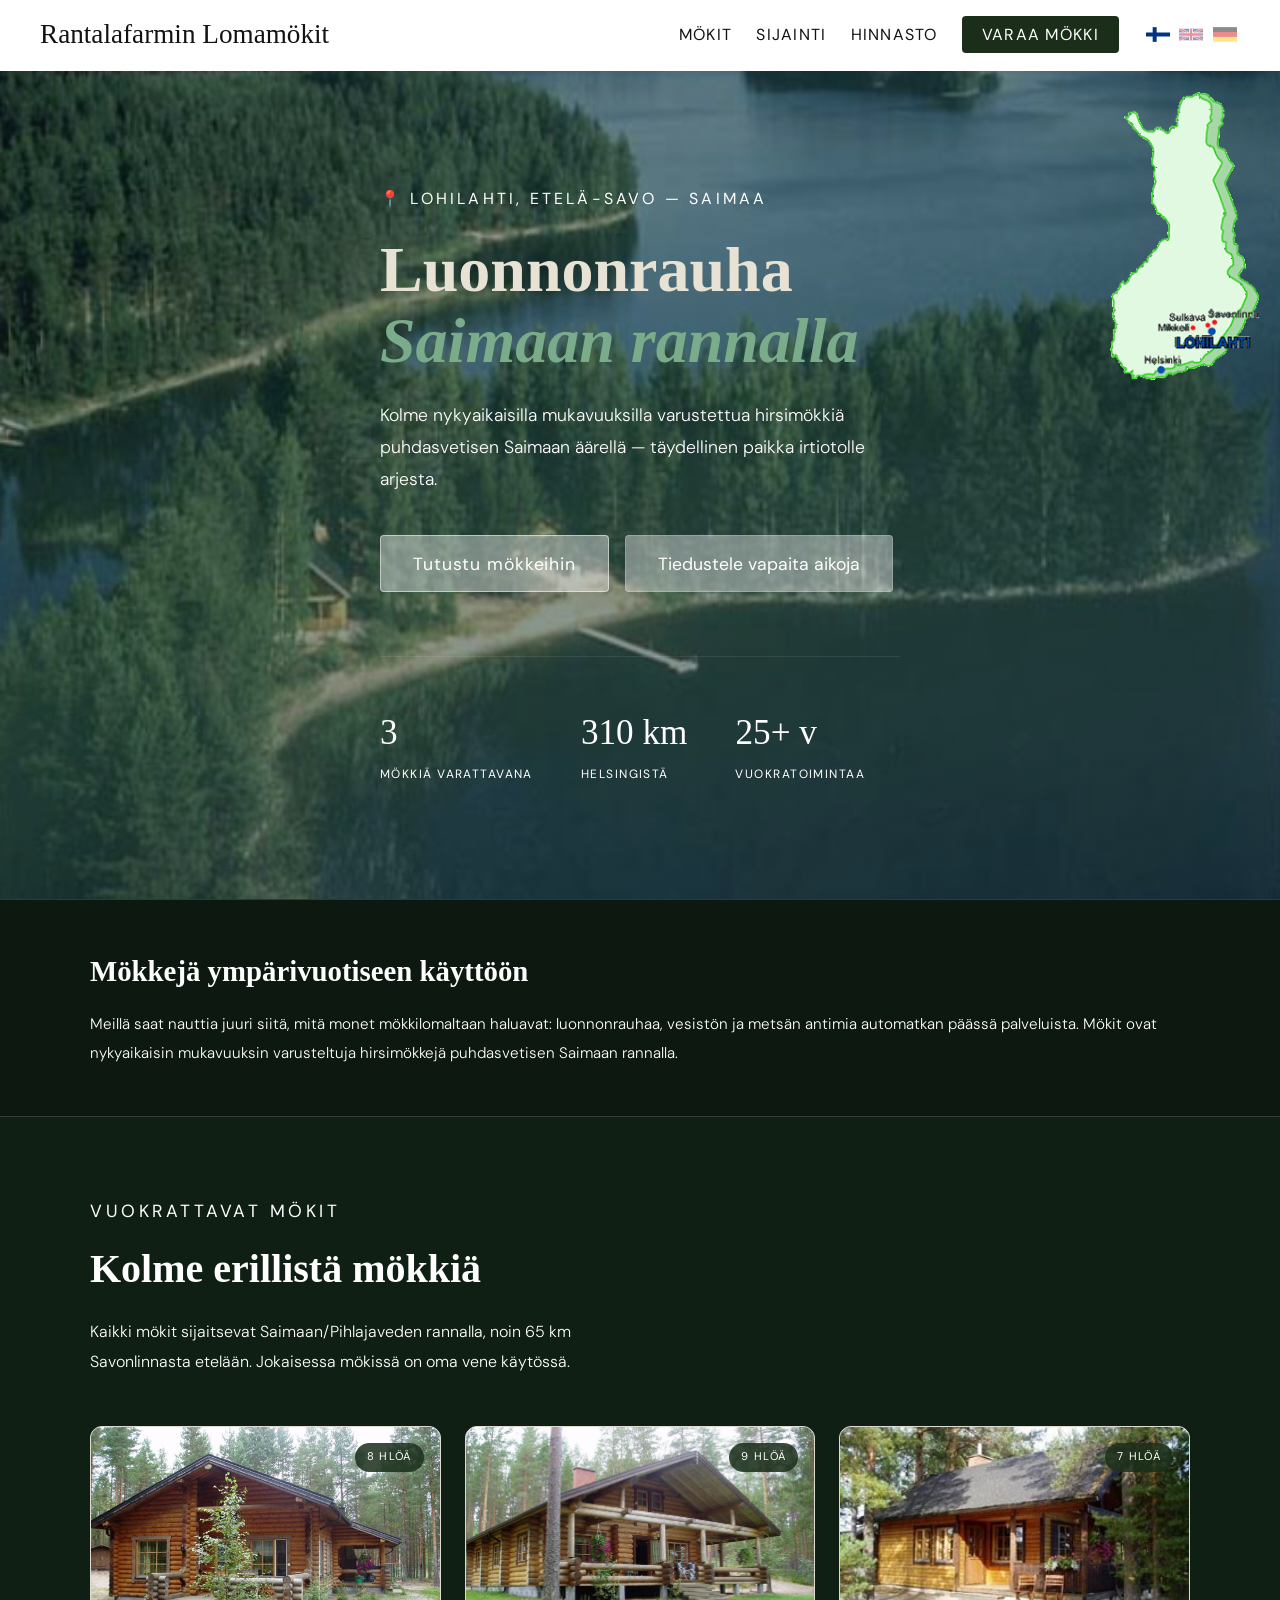
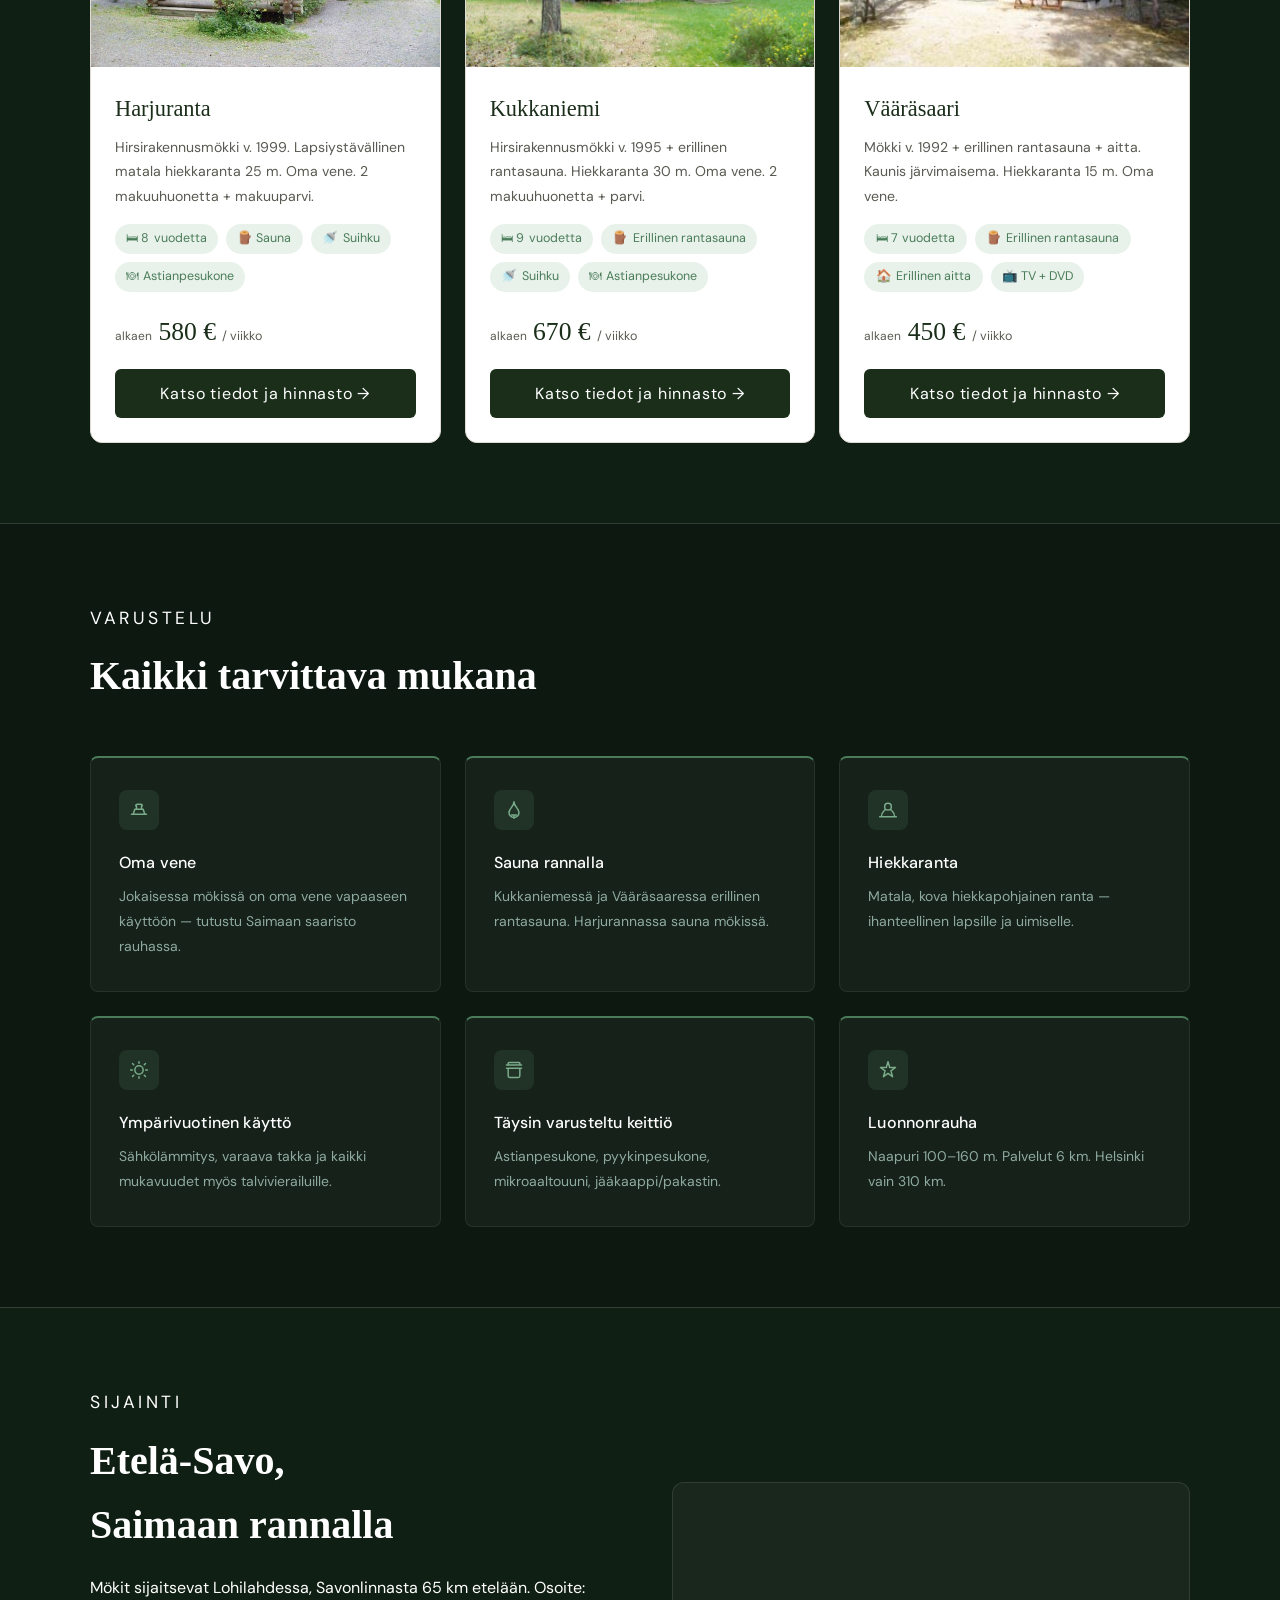
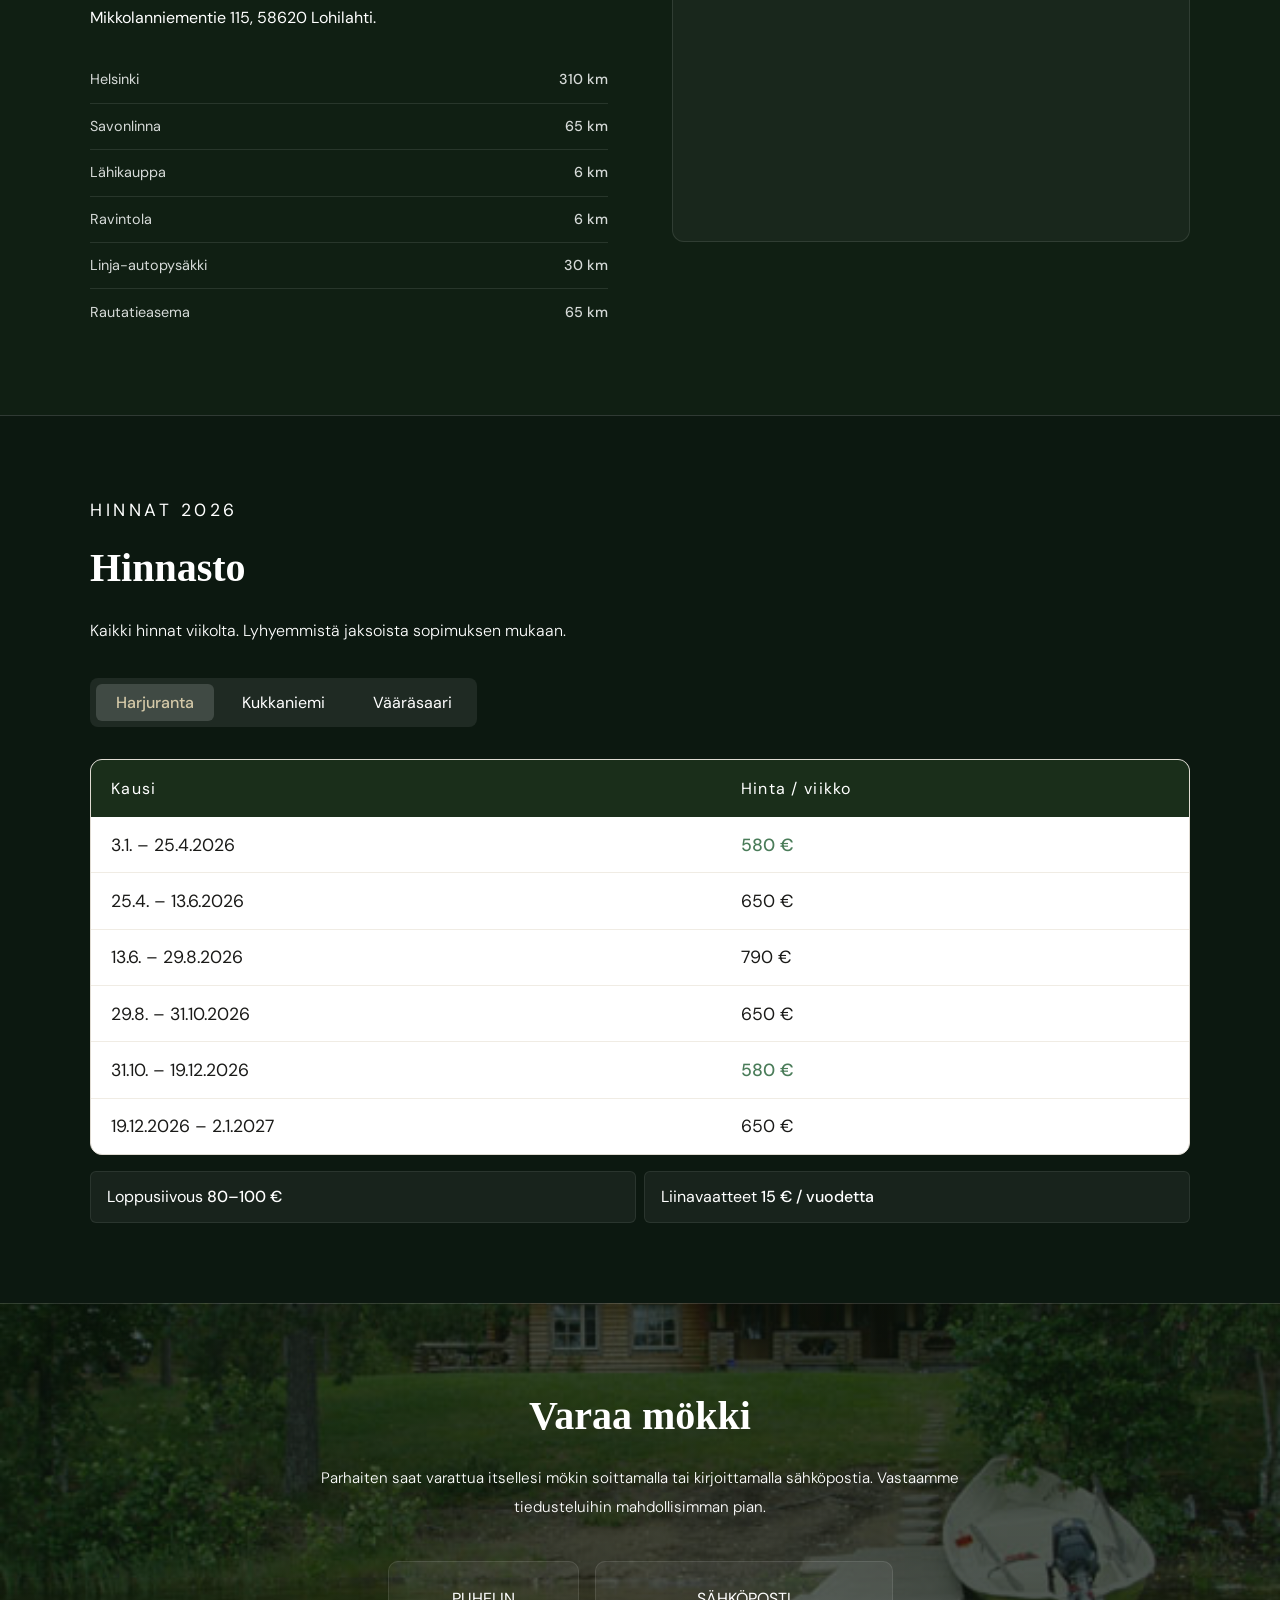
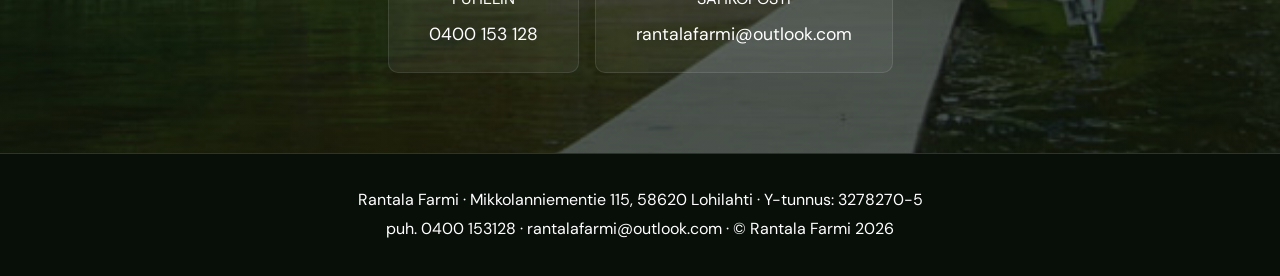
==== index.html @ e7e0c263 "Add white border to primary button" ====
<!DOCTYPE html>
<html lang="fi">
<head>
    <meta charset="UTF-8">
    <meta name="viewport" content="width=device-width, initial-scale=1.0">
    <title>Rantafarmin Lomamökit - Saimaan rannalla</title>
    <link rel="stylesheet" href="style.css">
    <style>
        *{margin:0;padding:0;box-sizing:border-box;}
:root{--forest:#1a2e1a;--pine:#2d4a2d;--moss:#4a7c59;--text:#1a1a18;--muted:#5a5a52;}
body{font-family:'DM Sans',sans-serif;color:#e8e2d4;background:#0c1810;min-height:100vh;font-size:16px;line-height:1.6;}
html,body{max-width:100%;overflow-x:hidden;}
a{text-decoration:none;color:inherit;}

/* Nav */
nav{position:sticky;top:0;z-index:100;background:#ffffff;backdrop-filter:blur(8px);padding:0 2rem;}
.nav-inner{max-width:1200px;margin:0 auto;display:flex;flex-wrap:wrap;align-items:center;justify-content:space-between;min-height:70px;width:100%;}
.nav-logo{font-family:'Playfair Display',Georgia,serif;color:#131212;font-size:1.7rem;}
.nav-right{display:flex;align-items:center;gap:1.5rem;}
.nav-links{display:flex;gap:1.5rem;list-style:none;align-items:center;}
.nav-links a{color:#131212;font-size:1.0rem;letter-spacing:0.08em;text-transform:uppercase;transition:color 0.2s;}
.nav-links a:hover{color:#d4c9a8;}
.nav-cta{background:var(--forest);color:#fff!important;padding:0.5rem 1.25rem;border-radius:4px;}

/* Language switcher */
.lang-switcher{display:flex;gap:3px;}
.lang-btn{background:transparent;border:none;font-size:1.4rem;padding:0.1rem 0.2rem;border-radius:4px;cursor:pointer;transition:all 0.2s;opacity:0.45;line-height:1;}
.lang-btn:hover{opacity:0.8;}
.lang-btn.active{opacity:1;}

/* Hero (index) */
.hero{min-height:92vh; background: linear-gradient(160deg, rgba(13,31,13,0.45) 0%, rgba(26,58,42,0.5) 50%, rgba(13,34,51,0.55) 100%), url("images/ilmaki.jpg");
  background-size: cover;
  background-position: center;
  background-repeat: no-repeat;
  display: flex;
  align-items: center;
  position: relative;
}
  .overlay-img {
  position: absolute;
  top: 20px;       /* Etäisyys yläreunasta */
  right: 20px;     /* Etäisyys oikeasta reunasta */
  width: 150px;    /* Säädä kuvan leveys sopivaksi */
  height: auto;
  z-index: 10;     /* Tuo kuvan muiden elementtien päälle */
}
.hero-inner{max-width:1100px;margin:0 auto;padding:4rem 2rem;}
.hero-eyebrow{font-size:1.0rem;letter-spacing:0.2em;text-transform:uppercase;color:#ffffff;margin-bottom:1.5rem;}
.hero-title{font-family:'nunito',serif;font-size:clamp(2.8rem,5vw,5rem);color:#e8e2d4;line-height:1.1;margin-bottom:1.5rem;}
.hero-title em{font-style:italic;color:#7aab8a;}
.hero-desc{font-size:1.1rem;color:#ffffff;max-width:520px;line-height:1.8;margin-bottom:2.5rem;font-weight:300;}
.hero-actions{display:flex;gap:1rem;flex-wrap:wrap;}
.btn-primary{background:rgba(255,255,255,0.4);color:#ffffff;padding:0.85rem 2rem;border-radius:4px;font-size:1.1rem;transition:all 0.2s;display:inline-block;border:1px solid rgba(255,255,255,0.5);}
.btn-primary:hover{border-color:rgba(255,255,255,0.4);transform:translateY(-1px);}
.btn-outline{background:rgba(255,255,255,0.4);color:#ffffff;padding:0.85rem 2rem;border-radius:4px;font-size:1.1rem;transition:all 0.2s;display:inline-block;}
.btn-outline:hover{background:#3a6248;transform:translateY(-1px);}
.hero-stats{display:flex;gap:3rem;margin-top:4rem;padding-top:3rem;border-top:1px solid rgba(255,255,255,0.08);}
.stat-val{font-family:'Playfair Display',Georgia,serif;font-size:2.2rem;color:#ffffff;}
.stat-label{font-size:0.75rem;letter-spacing:0.12em;text-transform:uppercase;color:#ffffff;margin-top:0.2rem;}

.intro-band{background:#0c1810;color:#f5f0e8;padding:3rem 2rem;border-top:0.5px solid rgba(255,255,255,0.15);}
.section{border-top:0.5px solid rgba(255,255,255,0.15);}
.features{border-top:0.5px solid rgba(255,255,255,0.15);}
.location{border-top:0.5px solid rgba(255,255,255,0.15);}
.pricing{border-top:0.5px solid rgba(255,255,255,0.15);}
.contact{border-top:0.5px solid rgba(255,255,255,0.15);}
footer{border-top:0.5px solid rgba(255,255,255,0.15);}
.intro-inner{max-width:1100px;margin:0 auto;display:flex;align-items:center;gap:4rem;}
.intro-text{flex:1;}
.intro-text h2{font-family:'Playfair Display',Georgia,serif;font-size:1.8rem;margin-bottom:1rem;color:#ffffff;}
.intro-text p{color:#ffffff;font-weight:300;font-size:0.95rem;line-height:1.9;}
.intro-contact{background:rgba(255,255,255,0.05);border:1px solid rgba(255,255,255,0.1);border-radius:8px;padding:1.5rem 2rem;min-width:260px;}
.intro-contact h3{font-size:0.75rem;letter-spacing:0.15em;text-transform:uppercase;color:#7aab8a;margin-bottom:1rem;}
.contact-item{display:flex;align-items:center;gap:0.75rem;margin-bottom:0.75rem;color:#c8d4c4;font-size:0.9rem;}
.contact-item .ci-icon{width:32px;height:32px;background:rgba(74,124,89,0.2);border-radius:50%;display:flex;align-items:center;justify-content:center;font-size:14px;flex-shrink:0;}
.contact-item a{color:#c8d4c4;}

/* Sections */
.section{background:#101f13;padding:5rem 2rem;}
.section-inner{max-width:1100px;margin:0 auto;}
.section-eyebrow{font-size:1.1rem;letter-spacing:0.2em;text-transform:uppercase;color:#ffffff;margin-bottom:0.75rem;}
.section-title{font-family:'Playfair Display',Georgia,serif;font-size:2.5rem;color:#ffffff;margin-bottom:1rem;}
.section-lead{color:#ffffff;font-size:1rem;font-weight:300;max-width:560px;line-height:1.9;margin-bottom:3rem;}

/* Cottage cards */
.mokki-grid{display:grid;grid-template-columns:repeat(auto-fit,minmax(300px,1fr));gap:1.5rem;}
.mokki-card{background:#fff;border-radius:12px;overflow:hidden;border:0.5px solid #e0dbd2;transition:all 0.3s;display:block;color:var(--text);}
.mokki-card:hover{transform:translateY(-4px);box-shadow:0 20px 40px rgba(0,0,0,0.25);}
.mokki-img-wrap{height:240px;position:relative;overflow:hidden;background:#1a3a2a;}
.mokki-img-wrap img{width:100%;height:100%;object-fit:cover;display:block;transition:transform 0.4s;}
.mokki-card:hover .mokki-img-wrap img{transform:scale(1.04);}
.mokki-badge{position:absolute;top:1rem;right:1rem;background:rgba(26,46,26,0.85);color:#ffffff;font-size:0.7rem;letter-spacing:0.12em;text-transform:uppercase;padding:0.35rem 0.75rem;border-radius:20px;z-index:2;}
.mokki-body{padding:1.5rem;}
.mokki-name{font-family:'Playfair Display',Georgia,serif;font-size:1.4rem;color:var(--forest);margin-bottom:0.5rem;}
.mokki-desc{font-size:0.88rem;color:var(--muted);line-height:1.75;margin-bottom:1rem;}
.mokki-specs{display:flex;gap:0.5rem;flex-wrap:wrap;margin-bottom:1.25rem;}
.spec-tag{display:flex;align-items:center;gap:0.3rem;font-size:0.78rem;color:#4a7c59;background:#e8f2ea;padding:0.3rem 0.7rem;border-radius:20px;}
.mokki-price{display:flex;align-items:baseline;gap:0.4rem;margin-bottom:1rem;}
.price-from{font-size:0.75rem;color:var(--muted);}
.price-val{font-family:'Playfair Display',Georgia,serif;font-size:1.6rem;color:var(--forest);}
.price-unit{font-size:0.78rem;color:var(--muted);}
.mokki-cta{display:block;text-align:center;background:var(--forest);color:#ffffff;padding:0.75rem;border-radius:6px;font-size:1.0rem;letter-spacing:0.05em;transition:background 0.2s;}
.mokki-cta:hover{background:#2d4a2d;}

/* Features */
.features{background:#0c1810;padding:5rem 2rem;}
.features-inner{max-width:1100px;margin:0 auto;}
.feat-grid{display:grid;grid-template-columns:repeat(3,1fr);gap:1.5rem;margin-top:3rem;}
.feat-card{background:rgba(255,255,255,0.04);padding:2rem 1.75rem;border-radius:8px;border:0.5px solid rgba(255,255,255,0.08);border-top:2px solid #4a7c59;transition:background 0.2s;}
.feat-card:hover{background:rgba(255,255,255,0.07);}
.feat-icon{width:40px;height:40px;background:rgba(74,124,89,0.2);border-radius:8px;display:flex;align-items:center;justify-content:center;margin-bottom:1.25rem;}
.feat-icon svg{width:20px;height:20px;stroke:#7aab8a;fill:none;stroke-width:1.8;stroke-linecap:round;stroke-linejoin:round;}
.feat-title{font-size:1rem;font-weight:500;color:#ffffff;margin-bottom:0.5rem;letter-spacing:0.01em;}
.feat-text{font-size:0.875rem;color:#8faaa0;line-height:1.8;}

/* Location */
.location{background:#101f13;padding:5rem 2rem;}
.location-inner{max-width:1100px;margin:0 auto;display:grid;grid-template-columns:1fr 1fr;gap:4rem;align-items:center;}
.location-map-placeholder{background:rgba(255,255,255,0.04);border-radius:12px;height:360px;display:flex;flex-direction:column;align-items:center;justify-content:center;color:#7aab8a;border:0.5px solid rgba(255,255,255,0.1);}
.distance-list{list-style:none;margin-top:1.5rem;}
.distance-list li{display:flex;justify-content:space-between;padding:0.7rem 0;border-bottom:0.5px solid rgba(255,255,255,0.1);font-size:0.9rem;color:#8faaa0;}
.distance-list li:last-child{border:none;}
.distance-list .dest{color:#d6dad8;}
.distance-list .km{font-weight:500;color:#d6dad8;}

/* Pricing */
.pricing{background:#0c1810;padding:5rem 2rem;}
.pricing-inner{max-width:1100px;margin:0 auto;}
.pricing-tabs{display:flex;gap:0.5rem;margin-bottom:2rem;background:rgba(255,255,255,0.08);padding:0.35rem;border-radius:8px;width:fit-content;}
.tab-btn{padding:0.5rem 1.25rem;border-radius:6px;font-size:1.0rem;cursor:pointer;border:none;background:transparent;color:#ffffff;transition:all 0.2s;font-family:'DM Sans',sans-serif;}
.tab-btn.active{background:rgba(255,255,255,0.15);color:#d4c9a8;font-weight:500;}
.price-table{background:#fff;border-radius:12px;overflow:hidden;border:0.5px solid #e0dbd2;}
.price-table table{width:100%;border-collapse:collapse;font-size:1.1rem;}
.price-table th{background:var(--forest);color:#ffffff;padding:1rem 1.25rem;text-align:left;font-weight:400;font-size:1.0rem;letter-spacing:0.08em;}
.price-table td{padding:0.85rem 1.25rem;border-bottom:0.5px solid #f0ece4;color:var(--text);}
.price-table tr:last-child td{border:none;}
.price-table tr:hover td{background:#faf7f2;}
.price-table .high{color:#4a7c59;font-weight:500;}
.extras{display:grid;grid-template-columns:1fr 1fr;gap:0.5rem;margin-top:1rem;}
.extra-item{background:rgba(255,255,255,0.05);border-radius:6px;padding:0.75rem 1rem;font-size:1.0rem;color:#ffffff;border:0.5px solid rgba(255,255,255,0.08);}
.extra-val{font-weight:500;color:#ffffff;}

/* Contact */
.contact{background:linear-gradient(rgba(10,20,12,0.72),rgba(10,20,12,0.72)),url('images/hr_laiti.jpg') center/cover no-repeat;padding:5rem 2rem;text-align:center;}
.contact-inner{max-width:700px;margin:0 auto;}
.contact h2{font-family:'Playfair Display',Georgia,serif;font-size:2.5rem;color:#ffffff;margin-bottom:1rem;}
.contact p{color:#ffffff;font-weight:300;font-size:0.95rem;line-height:1.9;margin-bottom:2.5rem;}
.contact-cards{display:flex;gap:1rem;justify-content:center;flex-wrap:wrap;}
.contact-card{background:rgba(255,255,255,0.06);border:1px solid rgba(255,255,255,0.1);border-radius:10px;padding:1.5rem 2.5rem;color:#c8d4c4;}
.contact-card .cc-label{font-size:1.0rem;letter-spacing:0em;text-transform:uppercase;color:#ffffff;margin-bottom:0.5rem;}
.contact-card .cc-val{font-size:1.1rem;color:#ffffff;}
.contact-card a{color:#ffffff;}

/* Footer */
footer{background:#080f09;padding:2rem;text-align:center;}
footer p{color:#ffffff;font-size:1.0rem;line-height:1.8;}

/* ── Cottage detail pages ── */
.cottage-hero{position:relative;height:65vh;min-height:380px;overflow:hidden;}
.cottage-hero img{width:100%;height:100%;object-fit:cover;display:block;}
.cottage-hero-overlay{position:absolute;inset:0;background:linear-gradient(to bottom,rgba(13,31,13,0.2) 0%,rgba(13,31,13,0.75) 100%);}
.cottage-hero-content{position:absolute;bottom:0;left:0;right:0;padding:2.5rem 2rem;}
.cottage-hero-inner{max-width:1100px;margin:0 auto;}
.cottage-eyebrow{font-size:1.0rem;letter-spacing:0.18em;text-transform:uppercase;color:#ffffff;margin-bottom:0.6rem;}
.cottage-title{font-family:'Playfair Display',Georgia,serif;font-size:clamp(2.4rem,4vw,4rem);color:#e8e2d4;line-height:1.1;margin-bottom:0.4rem;}
.cottage-subtitle{color:#8faaa0;font-size:0.92rem;}
.cottage-badges{display:flex;gap:0.5rem;flex-wrap:wrap;margin-top:1rem;}
.cottage-badge{background:rgba(13,31,13,0.8);color:#7aab8a;font-size:0.75rem;padding:0.35rem 0.85rem;border-radius:20px;border:0.5px solid rgba(74,124,89,0.4);}

.cottage-body{padding:4rem 2rem;}
.cottage-inner{max-width:1100px;margin:0 auto;}
.cottage-grid{display:grid;grid-template-columns:1fr 1fr;gap:3rem;}

.info-block{margin-bottom:2rem;}
.info-block h4{font-size:0.7rem;letter-spacing:0.18em;text-transform:uppercase;color:#7aab8a;margin-bottom:0.85rem;padding-bottom:0.5rem;border-bottom:0.5px solid rgba(255,255,255,0.1);}
.info-block p{color:#ffffff;font-size:0.9rem;line-height:1.8;}

.amenities-grid{display:flex;flex-wrap:wrap;gap:0.4rem;margin-top:0.25rem;}
.amenity-tag{font-size:0.8rem;background:rgba(74,124,89,0.12);color:#7aab8a;padding:0.3rem 0.75rem;border-radius:20px;border:0.5px solid rgba(74,124,89,0.25);}

.cottage-price-table{background:#fff;border-radius:10px;overflow:hidden;border:0.5px solid #e0dbd2;}
.cottage-price-table table{width:100%;border-collapse:collapse;font-size:0.9rem;}
.cottage-price-table th{background:var(--forest);color:#d4c9a8;padding:0.85rem 1.25rem;text-align:left;font-weight:400;font-size:0.78rem;letter-spacing:0.08em;}
.cottage-price-table td{padding:0.78rem 1.25rem;border-bottom:0.5px solid #f0ece4;color:var(--text);}
.cottage-price-table tr:last-child td{border:none;}
.cottage-price-table .high{color:#4a7c59;font-weight:500;}
.cottage-extras{font-size:0.82rem;color:#8faaa0;margin-top:0.75rem;}

.cottage-cta-block{margin-top:3.5rem;padding-top:3rem;border-top:0.5px solid rgba(255,255,255,0.1);}
.cottage-cta-block h3{font-family:'Playfair Display',Georgia,serif;font-size:1.8rem;color:#d4c9a8;margin-bottom:0.5rem;}
.cottage-cta-block p{color:#8faaa0;font-size:0.92rem;margin-bottom:1.5rem;max-width:560px;}
.cta-buttons{display:flex;gap:1rem;flex-wrap:wrap;}
.cta-call{display:inline-block;background:var(--forest);color:#d4c9a8;padding:0.9rem 2rem;border-radius:6px;font-size:0.9rem;transition:background 0.2s;}
.cta-call:hover{background:#2d4a2d;}
.cta-email{display:inline-block;border:1px solid rgba(255,255,255,0.2);color:#c8d4c4;padding:0.9rem 2rem;border-radius:6px;font-size:0.9rem;transition:all 0.2s;}
.cta-email:hover{border-color:rgba(255,255,255,0.4);color:#fff;}

/* Responsive */
@media (max-width: 768px) {
    .cottage-grid { grid-template-columns: 1fr; }
    .location-inner { grid-template-columns: 1fr; }
    .intro-inner { flex-direction: column; gap: 2rem; }
    .feat-grid { grid-template-columns: repeat(2,1fr); }

    /* Navigaatio mobiilissa: yksirivi logo | Varaa mökki | liput */
    nav { padding: 0 0.75rem; }
    .nav-inner { height: 52px; min-height: 52px; flex-wrap: nowrap; }
    .nav-logo { font-size: 0.95rem; white-space: nowrap; overflow: hidden; text-overflow: ellipsis; flex: 1; min-width: 0; }
    .nav-links li:nth-child(1),
    .nav-links li:nth-child(2),
    .nav-links li:nth-child(3) { display: none; }
    .nav-links { gap: 0; }
    .nav-right { gap: 0.2rem; flex-shrink: 0; align-items: center; }
    .nav-links .nav-cta { padding: 0.2rem 0.45rem; font-size: 0.62rem; white-space: nowrap; letter-spacing: 0; text-transform: none; }
    .lang-btn { font-size: 0.75rem; }

    /* Piilotetaan koristekuva mobiilissa */
    .overlay-img { display: none !important; }

    /* Hero mobiilissa */
    .hero-inner {
        padding: 2rem 1rem;
        width: 100%;
        box-sizing: border-box;
    }
    .hero-stats { gap: 1.5rem; flex-wrap: wrap; }
}


        
    </style>
</head>
<body>

<nav>
  <div class="nav-inner">
    <div class="nav-logo">Rantalafarmin Lomamökit</div>
    <div class="nav-right">
      <ul class="nav-links">
        <li><a href="#mokkit" data-i18n="nav_cottages">Mökit</a></li>
        <li><a href="#sijainti" data-i18n="nav_location">Sijainti</a></li>
        <li><a href="#hinnasto" data-i18n="nav_pricing">Hinnasto</a></li>
        <li><a href="#yhteystiedot" class="nav-cta" data-i18n="nav_book">Varaa mökki</a></li>
      </ul>
      <div class="lang-switcher">
        <button class="lang-btn active" data-lang="fi"><svg width="24" height="15" viewBox="0 0 18 11">
    <rect width="18" height="11" fill="#fff"/>
    <rect width="18" height="3" y="4" fill="#003580"/>
    <rect width="3" height="11" x="5" fill="#003580"/>
  </svg></button>
        <button class="lang-btn" data-lang="en"><svg width="24" height="15" viewBox="0 0 60 30">
    <clipPath id="a"><path d="M0 0v30h60V0z"/></clipPath>
    <g clip-path="url(#a)">
      <path d="M0 0v30h60V0z" fill="#012169"/>
      <path d="M0 0l60 30M60 0L0 30" stroke="#fff" stroke-width="6"/>
      <path d="M0 0l60 30M60 0L0 30" stroke="#C8102E" stroke-width="4"/>
      <path d="M30 0v30M0 15h60" stroke="#fff" stroke-width="10"/>
      <path d="M30 0v30M0 15h60" stroke="#C8102E" stroke-width="6"/>
    </g>
  </svg></button>
        <button class="lang-btn" data-lang="de"> <svg width="24" height="15" viewBox="0 0 5 3">
    <rect width="5" height="3" fill="#ffce00"/>
    <rect width="5" height="2" fill="#d00"/>
    <rect width="5" height="1" fill="#000"/>
  </svg></button>
      </div>
    </div>
  </div>
</nav>

<section class="hero">
  <img src="images/karttap.gif" class="overlay-img" alt="koristekuva">
  <div class="hero-inner">
    <p class="hero-eyebrow" data-i18n="hero_eyebrow">📍 Lohilahti, Etelä-Savo — Saimaa</p>
    <h1 class="hero-title"><span data-i18n="hero_title">Luonnonrauha</span><br><em data-i18n="hero_em">Saimaan rannalla</em></h1>
    <p class="hero-desc" data-i18n="hero_desc">Kolme nykyaikaisilla mukavuuksilla varustettua hirsimökkiä puhdasvetisen Saimaan äärellä — täydellinen paikka irtiotolle arjesta.</p>
    <div class="hero-actions">
      <a href="#mokkit" class="btn-primary" data-i18n="btn_explore">Tutustu mökkeihin</a>
      <a href="#yhteystiedot" class="btn-outline" data-i18n="btn_enquire">Tiedustele vapaita aikoja</a>
    </div>
    <div class="hero-stats">
      <div><div class="stat-val">3</div><div class="stat-label" data-i18n="stat1_label">Mökkiä varattavana</div></div>
      <div><div class="stat-val">310 km</div><div class="stat-label" data-i18n="stat2_label">Helsingistä</div></div>
      <div><div class="stat-val">25+ v</div><div class="stat-label" data-i18n="stat3_label">Vuokratoimintaa</div></div>
    </div>
  </div>
</section>

<div class="intro-band">
  <div class="intro-inner">
    <div class="intro-text">
      <h2 data-i18n="intro_title">Mökkejä ympärivuotiseen käyttöön</h2>
      <p data-i18n="intro_text">Meillä saat nauttia juuri siitä, mitä monet mökkilomaltaan haluavat: luonnonrauhaa, vesistön ja metsän antimia automatkan päässä palveluista. Mökit ovat nykyaikaisin mukavuuksin varusteltuja hirsimökkejä puhdasvetisen Saimaan rannalla.</p>
    </div>
  </div>
</div>

<section class="section" id="mokkit">
  <div class="section-inner">
    <p class="section-eyebrow" data-i18n="mokkit_eyebrow">Vuokrattavat mökit</p>
    <h2 class="section-title" data-i18n="mokkit_title">Kolme erillistä mökkiä</h2>
    <p class="section-lead" data-i18n="mokkit_lead">Kaikki mökit sijaitsevat Saimaan/Pihlajaveden rannalla, noin 65 km Savonlinnasta etelään. Jokaisessa mökissä on oma vene käytössä.</p>
    <div class="mokki-grid">

      <a class="mokki-card" href="harjuranta.html">
        <div class="mokki-img-wrap">
          <img src="images/harjuranta.png" alt="Harjuranta" width="600" height="400" loading="lazy">
          <div class="mokki-badge">8 hlöä</div>
        </div>
        <div class="mokki-body">
          <div class="mokki-name">Harjuranta</div>
          <div class="mokki-desc" data-i18n="harj_desc">Hirsirakennusmökki v. 1999. Lapsiystävällinen matala hiekkaranta 25 m. Oma vene. 2 makuuhuonetta + makuuparvi.</div>
          <div class="mokki-specs">
            <span class="spec-tag">🛏 8 <span data-i18n="beds">vuodetta</span></span>
            <span class="spec-tag">🪵 Sauna</span>
            <span class="spec-tag">🚿 <span data-i18n="am_shower">Suihku</span></span>
            <span class="spec-tag">🍽 <span data-i18n="am_dishwasher">Astianpesukone</span></span>
          </div>
          <div class="mokki-price"><span class="price-from" data-i18n="from">alkaen</span><span class="price-val">580 €</span><span class="price-unit" data-i18n="per_week">/ viikko</span></div>
          <span class="mokki-cta" data-i18n="see_details">Katso tiedot ja hinnasto →</span>
        </div>
      </a>

      <a class="mokki-card" href="kukkaniemi.html">
        <div class="mokki-img-wrap">
          <img src="images/kukkaniemi.png" alt="Kukkaniemi" width="600" height="400" loading="lazy">
          <div class="mokki-badge">9 hlöä</div>
        </div>
        <div class="mokki-body">
          <div class="mokki-name">Kukkaniemi</div>
          <div class="mokki-desc" data-i18n="kukk_desc">Hirsirakennusmökki v. 1995 + erillinen rantasauna. Hiekkaranta 30 m. Oma vene. 2 makuuhuonetta + parvi.</div>
          <div class="mokki-specs">
            <span class="spec-tag">🛏 9 <span data-i18n="beds">vuodetta</span></span>
            <span class="spec-tag">🪵 <span data-i18n="am_sauna_beach">Rantasauna</span></span>
            <span class="spec-tag">🚿 <span data-i18n="am_shower">Suihku</span></span>
            <span class="spec-tag">🍽 <span data-i18n="am_dishwasher">Astianpesukone</span></span>
          </div>
          <div class="mokki-price"><span class="price-from" data-i18n="from">alkaen</span><span class="price-val">670 €</span><span class="price-unit" data-i18n="per_week">/ viikko</span></div>
          <span class="mokki-cta" data-i18n="see_details">Katso tiedot ja hinnasto →</span>
        </div>
      </a>

      <a class="mokki-card" href="vaarasaari.html">
        <div class="mokki-img-wrap">
          <img src="images/vaarasaari.png" alt="Vääräsaari" width="600" height="400" loading="lazy">
          <div class="mokki-badge">7 hlöä</div>
        </div>
        <div class="mokki-body">
          <div class="mokki-name">Vääräsaari</div>
          <div class="mokki-desc" data-i18n="vaara_desc">Mökki v. 1992 + erillinen rantasauna + aitta. Kaunis järvimaisema. Hiekkaranta 15 m. Oma vene.</div>
          <div class="mokki-specs">
            <span class="spec-tag">🛏 7 <span data-i18n="beds">vuodetta</span></span>
            <span class="spec-tag">🪵 <span data-i18n="am_sauna_beach">Rantasauna</span></span>
            <span class="spec-tag">🏠 <span data-i18n="am_barn">Aitta</span></span>
            <span class="spec-tag">📺 TV + DVD</span>
          </div>
          <div class="mokki-price"><span class="price-from" data-i18n="from">alkaen</span><span class="price-val">450 €</span><span class="price-unit" data-i18n="per_week">/ viikko</span></div>
          <span class="mokki-cta" data-i18n="see_details">Katso tiedot ja hinnasto →</span>
        </div>
      </a>

    </div>
  </div>
</section>

<section class="features">
  <div class="features-inner">
    <p class="section-eyebrow" data-i18n="feat_eyebrow">Varustelu</p>
    <h2 class="section-title" data-i18n="feat_title">Kaikki tarvittava mukana</h2>
    <div class="feat-grid">
      <div class="feat-card"><div class="feat-icon"><svg viewBox="0 0 24 24"><path d="M3 17h18M5 17l2-6h10l2 6M9 11V7m6 4V7M8 7c0-1.1.9-2 2-2h4a2 2 0 012 2"/></svg></div><div class="feat-title" data-i18n="feat1_title">Oma vene</div><div class="feat-text" data-i18n="feat1_text">Jokaisessa mökissä on oma vene vapaaseen käyttöön — tutustu Saimaan saaristo rauhassa.</div></div>
      <div class="feat-card"><div class="feat-icon"><svg viewBox="0 0 24 24"><path d="M12 2c0 6-6 8-6 13a6 6 0 0012 0c0-5-6-7-6-13z"/><path d="M12 22v-4M9 18h6"/></svg></div><div class="feat-title" data-i18n="feat2_title">Sauna rannalla</div><div class="feat-text" data-i18n="feat2_text">Kukkaniemessä ja Vääräsaaressa erillinen rantasauna. Harjurannassa sauna mökissä.</div></div>
      <div class="feat-card"><div class="feat-icon"><svg viewBox="0 0 24 24"><path d="M2 20h20M4 20c0-4 2-6 4-8M20 20c0-4-2-6-4-8M12 4a4 4 0 100 8 4 4 0 000-8z"/></svg></div><div class="feat-title" data-i18n="feat3_title">Hiekkaranta</div><div class="feat-text" data-i18n="feat3_text">Matala, kova hiekkapohjainen ranta — ihanteellinen lapsille ja uimiselle.</div></div>
      <div class="feat-card"><div class="feat-icon"><svg viewBox="0 0 24 24"><path d="M12 2v2M12 20v2M4.22 4.22l1.42 1.42M18.36 18.36l1.42 1.42M2 12h2M20 12h2M4.22 19.78l1.42-1.42M18.36 5.64l1.42-1.42M12 7a5 5 0 100 10A5 5 0 0012 7z"/></svg></div><div class="feat-title" data-i18n="feat4_title">Ympärivuotinen käyttö</div><div class="feat-text" data-i18n="feat4_text">Sähkölämmitys, varaava takka ja kaikki mukavuudet myös talvivierailuille.</div></div>
      <div class="feat-card"><div class="feat-icon"><svg viewBox="0 0 24 24"><path d="M3 6h18M3 10h18M5 6V4a1 1 0 011-1h12a1 1 0 011 1v2M19 10v9a2 2 0 01-2 2H7a2 2 0 01-2-2v-9"/></svg></div><div class="feat-title" data-i18n="feat5_title">Täysin varusteltu keittiö</div><div class="feat-text" data-i18n="feat5_text">Astianpesukone, pyykinpesukone, mikroaaltouuni, jääkaappi/pakastin.</div></div>
      <div class="feat-card"><div class="feat-icon"><svg viewBox="0 0 24 24"><path d="M12 2l2 7h7l-5.5 4 2 7L12 16l-5.5 4 2-7L3 9h7z"/></svg></div><div class="feat-title" data-i18n="feat6_title">Luonnonrauha</div><div class="feat-text" data-i18n="feat6_text">Naapuri 100–160 m. Palvelut 6 km. Helsinki vain 310 km.</div></div>
    </div>
  </div>
</section>

<section class="location" id="sijainti">
  <div class="location-inner">
    <div>
      <p class="section-eyebrow" data-i18n="loc_eyebrow">Sijainti</p>
      <h2 class="section-title" data-i18n-html="loc_title">Etelä-Savo,<br>Saimaan rannalla</h2>
      <p style="color:#ffffff;font-size:1.0rem;line-height:1.9;margin-bottom:1.5rem;" data-i18n="loc_desc">Mökit sijaitsevat Lohilahdessa, Savonlinnasta 65 km etelään. Osoite: Mikkolanniementie 115, 58620 Lohilahti.</p>
      <ul class="distance-list">
        <li><span class="dest" data-i18n="dest_hki">Helsinki</span><span class="km">310 km</span></li>
        <li><span class="dest" data-i18n="dest_svl">Savonlinna</span><span class="km">65 km</span></li>
        <li><span class="dest" data-i18n="dest_shop">Lähikauppa</span><span class="km">6 km</span></li>
        <li><span class="dest" data-i18n="dest_rest">Ravintola</span><span class="km">6 km</span></li>
        <li><span class="dest" data-i18n="dest_bus">Linja-autopysäkki</span><span class="km">30 km</span></li>
        <li><span class="dest" data-i18n="dest_train">Rautatieasema</span><span class="km">65 km</span></li>
      </ul>
    </div>
    <div class="location-map-placeholder" style="padding:0;overflow:hidden;">
      <iframe
        src="https://maps.google.com/maps?q=Mikkolanniementie+115,+58620+Lohilahti,+Finland&output=embed&z=13"
        width="100%" height="360" style="border:0;display:block;" allowfullscreen loading="lazy"
        referrerpolicy="no-referrer-when-downgrade"></iframe>
    </div>
  </div>
</section>

<section class="pricing" id="hinnasto">
  <div class="pricing-inner">
    <p class="section-eyebrow" data-i18n="pricing_eyebrow">Hinnat 2026</p>
    <h2 class="section-title" data-i18n="pricing_title">Hinnasto</h2>
    <p class="section-lead" style="margin-bottom:2rem;" data-i18n="pricing_lead">Kaikki hinnat viikolta. Lyhyemmistä jaksoista sopimuksen mukaan.</p>
    <div class="pricing-tabs">
      <button class="tab-btn active" onclick="showTab('harj',this)">Harjuranta</button>
      <button class="tab-btn" onclick="showTab('kukk',this)">Kukkaniemi</button>
      <button class="tab-btn" onclick="showTab('vaara',this)">Vääräsaari</button>
    </div>
    <div id="tab-harj" class="price-table"><table><thead><tr><th data-i18n="th_season">Kausi</th><th data-i18n="th_price">Hinta / viikko</th></tr></thead><tbody>
      <tr><td>3.1. – 25.4.2026</td><td class="high">580 €</td></tr>
      <tr><td>25.4. – 13.6.2026</td><td>650 €</td></tr>
      <tr><td>13.6. – 29.8.2026</td><td>790 €</td></tr>
      <tr><td>29.8. – 31.10.2026</td><td>650 €</td></tr>
      <tr><td>31.10. – 19.12.2026</td><td class="high">580 €</td></tr>
      <tr><td>19.12.2026 – 2.1.2027</td><td>650 €</td></tr>
    </tbody></table></div>
    <div id="tab-kukk" class="price-table" style="display:none"><table><thead><tr><th data-i18n="th_season">Kausi</th><th data-i18n="th_price">Hinta / viikko</th></tr></thead><tbody>
      <tr><td>3.1. – 25.4.2026</td><td class="high">670 €</td></tr>
      <tr><td>25.4. – 13.6.2026</td><td>740 €</td></tr>
      <tr><td>13.6. – 29.8.2026</td><td>870 €</td></tr>
      <tr><td>29.8. – 31.10.2026</td><td>740 €</td></tr>
      <tr><td>31.10. – 19.12.2026</td><td class="high">670 €</td></tr>
      <tr><td>19.12.2026 – 2.1.2027</td><td>740 €</td></tr>
    </tbody></table></div>
    <div id="tab-vaara" class="price-table" style="display:none"><table><thead><tr><th data-i18n="th_season">Kausi</th><th data-i18n="th_price">Hinta / viikko</th></tr></thead><tbody>
      <tr><td>25.4. – 13.6.2026</td><td>480 €</td></tr>
      <tr><td>13.6. – 29.8.2026</td><td>600 €</td></tr>
      <tr><td>29.8. – 31.10.2026</td><td>480 €</td></tr>
      <tr><td>31.10. – 19.12.2026</td><td class="high">450 €</td></tr>
      <tr><td>19.12.2026 – 2.1.2027</td><td>480 €</td></tr>
    </tbody></table></div>
    <div class="extras">
      <div class="extra-item"><span data-i18n="extra_cleaning">Loppusiivous</span> <span class="extra-val">80–100 €</span></div>
      <div class="extra-item"><span data-i18n="extra_linen">Liinavaatteet</span> <span class="extra-val">15 € / <span data-i18n="beds">vuodetta</span></span></div>
    </div>
  </div>
</section>

<section class="contact" id="yhteystiedot">
  <div class="contact-inner">
    <h2 data-i18n="contact_title">Varaa mökki</h2>
    <p data-i18n="contact_text">Parhaiten saat varattua itsellesi mökin soittamalla tai kirjoittamalla sähköpostia. Vastaamme tiedusteluihin mahdollisimman pian.</p>
    <div class="contact-cards">
      <div class="contact-card"><div class="cc-label" data-i18n="contact_phone_label">Puhelin</div><div class="cc-val"><a href="tel:0400153128">0400 153 128</a></div></div>
      <div class="contact-card"><div class="cc-label" data-i18n="contact_email_label">Sähköposti</div><div class="cc-val"><a href="mailto:rantalafarmi@outlook.com">rantalafarmi@outlook.com</a></div></div>
    </div>
  </div>
</section>

<footer>
  <p data-i18n-html="footer_text">Rantala Farmi · Mikkolanniementie 115, 58620 Lohilahti · Y-tunnus: 3278270-5<br>puh. 0400 153128 · rantalafarmi@outlook.com · © Rantala Farmi 2026</p>
</footer>

<script src="translations.js"></script>
<script>
function showTab(id,btn){
  ['harj','kukk','vaara'].forEach(function(t){document.getElementById('tab-'+t).style.display='none';});
  document.querySelectorAll('.tab-btn').forEach(function(b){b.classList.remove('active');});
  document.getElementById('tab-'+id).style.display='block';
  btn.classList.add('active');
}
</script>
</body>
</html>
---- style.css ----
@import url('https://fonts.googleapis.com/css2?family=DM+Sans:ital,opsz,wght@0,9..40,300;0,9..40,400;0,9..40,500;1,9..40,400&display=swap');
*{margin:0;padding:0;box-sizing:border-box;}
:root{--forest:#1a2e1a;--pine:#2d4a2d;--moss:#4a7c59;--text:#1a1a18;--muted:#5a5a52;}
body{font-family:'DM Sans',sans-serif;color:#e8e2d4;background:linear-gradient(160deg,#0d1f0d 0%,#1a3a2a 50%,#0d2233 100%) fixed;background-size:cover;min-height:100vh;font-size:16px;line-height:1.6;}
a{text-decoration:none;color:inherit;}

/* Nav */
nav{position:sticky;top:0;z-index:100;background:#ffffff;backdrop-filter:blur(8px);padding:0 2rem;border-bottom:0.5px solid rgba(255,255,255,0.08);}
.nav-inner{max-width:1100px;margin:0 auto;display:flex;align-items:center;justify-content:space-between;height:64px;}
.nav-logo{font-family:'Playfair Display',Georgia,serif;color:#000000;font-size:1.7rem;}
.nav-right{display:flex;align-items:center;gap:1.5rem;}
.nav-links{display:flex;gap:1.5rem;list-style:none;align-items:center;}
.nav-links a{color:#000000;font-size:0.85rem;letter-spacing:0.08em;text-transform:uppercase;transition:color 0.2s;}
.nav-links a:hover{color:#d4c9a8;}
.nav-cta{background:var(--forest);color:#fff!important;padding:0.5rem 1.25rem;border-radius:4px;}

/* Language switcher */
.lang-switcher{display:flex;gap:3px;}
.lang-btn{background:transparent;border:none;font-size:1.4rem;padding:0.1rem 0.2rem;border-radius:4px;cursor:pointer;transition:all 0.2s;opacity:0.45;line-height:1;}
.lang-btn:hover{opacity:0.8;}
.lang-btn.active{opacity:1;}

/* Hero (index) */
.hero{min-height:92vh;background:linear-gradient(160deg,#0d1f0d 0%,#1a3a2a 50%,#0d2233 100%);display:flex;align-items:center;}
.hero-inner{max-width:1100px;margin:0 auto;padding:4rem 2rem;}
.hero-eyebrow{font-size:0.8rem;letter-spacing:0.2em;text-transform:uppercase;color:#7aab8a;margin-bottom:1.5rem;}
.hero-title{font-family:'Playfair Display',Georgia,serif;font-size:clamp(2.8rem,5vw,5rem);color:#e8e2d4;line-height:1.1;margin-bottom:1.5rem;}
.hero-title em{font-style:italic;color:#7aab8a;}
.hero-desc{font-size:1.1rem;color:#8faaa0;max-width:520px;line-height:1.8;margin-bottom:2.5rem;font-weight:300;}
.hero-actions{display:flex;gap:1rem;flex-wrap:wrap;}
.btn-primary{background:#4a7c59;color:#fff;padding:0.85rem 2rem;border-radius:4px;font-size:0.9rem;letter-spacing:0.05em;transition:all 0.2s;display:inline-block;}
.btn-primary:hover{background:#3a6248;transform:translateY(-1px);}
.btn-outline{border:1px solid rgba(255,255,255,0.2);color:#c8d4c4;padding:0.85rem 2rem;border-radius:4px;font-size:0.9rem;transition:all 0.2s;display:inline-block;}
.btn-outline:hover{border-color:rgba(255,255,255,0.4);color:#fff;}
.hero-stats{display:flex;gap:3rem;margin-top:4rem;padding-top:3rem;border-top:1px solid rgba(255,255,255,0.08);}
.stat-val{font-family:'Playfair Display',Georgia,serif;font-size:2.2rem;color:#e8e2d4;}
.stat-label{font-size:0.75rem;letter-spacing:0.12em;text-transform:uppercase;color:#6a8a7a;margin-top:0.2rem;}

/* Intro band */
.intro-band{background:transparent;color:#f5f0e8;padding:3rem 2rem;}
.intro-inner{max-width:1100px;margin:0 auto;display:flex;align-items:center;gap:4rem;}
.intro-text{flex:1;}
.intro-text h2{font-family:'Playfair Display',Georgia,serif;font-size:1.8rem;margin-bottom:1rem;color:#d4c9a8;}
.intro-text p{color:#8faaa0;font-weight:300;font-size:0.95rem;line-height:1.9;}
.intro-contact{background:rgba(255,255,255,0.05);border:1px solid rgba(255,255,255,0.1);border-radius:8px;padding:1.5rem 2rem;min-width:260px;}
.intro-contact h3{font-size:0.75rem;letter-spacing:0.15em;text-transform:uppercase;color:#7aab8a;margin-bottom:1rem;}
.contact-item{display:flex;align-items:center;gap:0.75rem;margin-bottom:0.75rem;color:#c8d4c4;font-size:0.9rem;}
.contact-item .ci-icon{width:32px;height:32px;background:rgba(74,124,89,0.2);border-radius:50%;display:flex;align-items:center;justify-content:center;font-size:14px;flex-shrink:0;}
.contact-item a{color:#c8d4c4;}

/* Sections */
.section{padding:5rem 2rem;}
.section-inner{max-width:1100px;margin:0 auto;}
.section-eyebrow{font-size:0.75rem;letter-spacing:0.2em;text-transform:uppercase;color:#7aab8a;margin-bottom:0.75rem;}
.section-title{font-family:'Playfair Display',Georgia,serif;font-size:2.5rem;color:#d4c9a8;margin-bottom:1rem;}
.section-lead{color:#8faaa0;font-size:1rem;font-weight:300;max-width:560px;line-height:1.9;margin-bottom:3rem;}

/* Cottage cards */
.mokki-grid{display:grid;grid-template-columns:repeat(auto-fit,minmax(300px,1fr));gap:1.5rem;}
.mokki-card{background:#fff;border-radius:12px;overflow:hidden;border:0.5px solid #e0dbd2;transition:all 0.3s;display:block;color:var(--text);}
.mokki-card:hover{transform:translateY(-4px);box-shadow:0 20px 40px rgba(0,0,0,0.25);}
.mokki-img-wrap{height:240px;position:relative;overflow:hidden;background:#1a3a2a;}
.mokki-img-wrap img{width:100%;height:100%;object-fit:cover;display:block;transition:transform 0.4s;}
.mokki-card:hover .mokki-img-wrap img{transform:scale(1.04);}
.mokki-badge{position:absolute;top:1rem;right:1rem;background:rgba(26,46,26,0.85);color:#ffffff;font-size:0.7rem;letter-spacing:0.12em;text-transform:uppercase;padding:0.35rem 0.75rem;border-radius:20px;z-index:2;}
.mokki-body{padding:1.5rem;}
.mokki-name{font-family:'Playfair Display',Georgia,serif;font-size:1.4rem;color:var(--forest);margin-bottom:0.5rem;}
.mokki-desc{font-size:0.88rem;color:var(--muted);line-height:1.75;margin-bottom:1rem;}
.mokki-specs{display:flex;gap:0.5rem;flex-wrap:wrap;margin-bottom:1.25rem;}
.spec-tag{display:flex;align-items:center;gap:0.3rem;font-size:0.78rem;color:#4a7c59;background:#e8f2ea;padding:0.3rem 0.7rem;border-radius:20px;}
.mokki-price{display:flex;align-items:baseline;gap:0.4rem;margin-bottom:1rem;}
.price-from{font-size:0.75rem;color:var(--muted);}
.price-val{font-family:'Playfair Display',Georgia,serif;font-size:1.6rem;color:var(--forest);}
.price-unit{font-size:0.78rem;color:var(--muted);}
.mokki-cta{display:block;text-align:center;background:var(--forest);color:#ffffff;padding:0.75rem;border-radius:6px;font-size:0.85rem;letter-spacing:0.05em;transition:background 0.2s;}
.mokki-cta:hover{background:#2d4a2d;}

/* Features */
.features{background:transparent;padding:5rem 2rem;}
.features-inner{max-width:1100px;margin:0 auto;}
.feat-grid{display:grid;grid-template-columns:repeat(auto-fit,minmax(220px,1fr));gap:1.5rem;margin-top:3rem;}
.feat-card{background:rgba(255,255,255,0.05);padding:2rem 1.5rem;border-radius:10px;border:0.5px solid rgba(255,255,255,0.1);}
.feat-icon{font-size:1.8rem;margin-bottom:1rem;}
.feat-title{font-size:1rem;font-weight:500;color:#d4c9a8;margin-bottom:0.5rem;}
.feat-text{font-size:0.85rem;color:#8faaa0;line-height:1.75;}

/* Location */
.location{background:transparent;padding:5rem 2rem;}
.location-inner{max-width:1100px;margin:0 auto;display:grid;grid-template-columns:1fr 1fr;gap:4rem;align-items:center;}
.location-map-placeholder{background:rgba(255,255,255,0.04);border-radius:12px;height:360px;display:flex;flex-direction:column;align-items:center;justify-content:center;color:#7aab8a;border:0.5px solid rgba(255,255,255,0.1);}
.distance-list{list-style:none;margin-top:1.5rem;}
.distance-list li{display:flex;justify-content:space-between;padding:0.7rem 0;border-bottom:0.5px solid rgba(255,255,255,0.1);font-size:0.9rem;color:#8faaa0;}
.distance-list li:last-child{border:none;}
.distance-list .dest{color:#c8d4c4;}
.distance-list .km{font-weight:500;color:#7aab8a;}

/* Pricing */
.pricing{background:transparent;padding:5rem 2rem;}
.pricing-inner{max-width:1100px;margin:0 auto;}
.pricing-tabs{display:flex;gap:0.5rem;margin-bottom:2rem;background:rgba(255,255,255,0.08);padding:0.35rem;border-radius:8px;width:fit-content;}
.tab-btn{padding:0.5rem 1.25rem;border-radius:6px;font-size:0.85rem;cursor:pointer;border:none;background:transparent;color:#8faaa0;transition:all 0.2s;font-family:'DM Sans',sans-serif;}
.tab-btn.active{background:rgba(255,255,255,0.15);color:#d4c9a8;font-weight:500;}
.price-table{background:#fff;border-radius:12px;overflow:hidden;border:0.5px solid #e0dbd2;}
.price-table table{width:100%;border-collapse:collapse;font-size:0.9rem;}
.price-table th{background:var(--forest);color:#d4c9a8;padding:1rem 1.25rem;text-align:left;font-weight:400;font-size:0.8rem;letter-spacing:0.08em;}
.price-table td{padding:0.85rem 1.25rem;border-bottom:0.5px solid #f0ece4;color:var(--text);}
.price-table tr:last-child td{border:none;}
.price-table tr:hover td{background:#faf7f2;}
.price-table .high{color:#4a7c59;font-weight:500;}
.extras{display:grid;grid-template-columns:1fr 1fr;gap:0.5rem;margin-top:1rem;}
.extra-item{background:rgba(255,255,255,0.05);border-radius:6px;padding:0.75rem 1rem;font-size:0.85rem;color:#8faaa0;border:0.5px solid rgba(255,255,255,0.08);}
.extra-val{font-weight:500;color:#c8d4c4;}

/* Contact */
.contact{background:transparent;padding:5rem 2rem;text-align:center;}
.contact-inner{max-width:700px;margin:0 auto;}
.contact h2{font-family:'Playfair Display',Georgia,serif;font-size:2.5rem;color:#d4c9a8;margin-bottom:1rem;}
.contact p{color:#8faaa0;font-weight:300;font-size:0.95rem;line-height:1.9;margin-bottom:2.5rem;}
.contact-cards{display:flex;gap:1rem;justify-content:center;flex-wrap:wrap;}
.contact-card{background:rgba(255,255,255,0.06);border:1px solid rgba(255,255,255,0.1);border-radius:10px;padding:1.5rem 2.5rem;color:#c8d4c4;}
.contact-card .cc-label{font-size:0.7rem;letter-spacing:0.15em;text-transform:uppercase;color:#7aab8a;margin-bottom:0.5rem;}
.contact-card .cc-val{font-size:1.1rem;color:#e8e2d4;}
.contact-card a{color:#e8e2d4;}

/* Footer */
footer{background:rgba(13, 31, 13, 0.8);padding:2rem;text-align:center;}
footer p{color:#ffffff;font-size:0.9rem;line-height:1.8;}

/* ── Cottage detail pages ── */
.cottage-hero{position:relative;height:45vh;min-height:300px;overflow:hidden;}
.cottage-hero img{width:100%;height:100%;object-fit:cover;display:block;}
.cottage-hero-overlay{position:absolute;inset:0;background:linear-gradient(to bottom,rgba(13,31,13,0.2) 0%,rgba(13,31,13,0.75) 100%);}
.cottage-hero-content{position:absolute;bottom:0;left:0;right:0;padding:2.5rem 2rem;}
.cottage-hero-inner{max-width:1100px;margin:0 auto;}
.cottage-eyebrow{font-size:0.8rem;letter-spacing:0.18em;text-transform:uppercase;color:#ffffff;margin-bottom:0.6rem;}
.cottage-title{font-family:'Playfair Display',Georgia,serif;font-size:clamp(2.4rem,4vw,4rem);color:#ffffff;line-height:1.1;margin-bottom:0.4rem;}
.cottage-subtitle{color:#ffffff;font-size:0.92rem;}
.cottage-badges{display:flex;gap:0.5rem;flex-wrap:wrap;margin-top:1rem;}
.cottage-badge{background:rgba(13,31,13,0.8);color:#ffffff;font-size:0.95rem;padding:0.35rem 0.85rem;border-radius:20px;border:0.5px solid rgba(74,124,89,0.4);}

.cottage-body{padding:4rem 2rem;background:#0c1810;}
.cottage-inner{max-width:1100px;margin:0 auto;}
.cottage-grid{display:grid;grid-template-columns:1fr 1fr;gap:3rem;}

.info-block{margin-bottom:2rem;}
.info-block h4{font-size:0.9rem;letter-spacing:0.18em;text-transform:uppercase;color:#7aab8a;margin-bottom:0.85rem;padding-bottom:0.5rem;border-bottom:0.5px solid rgba(255,255,255,0.1);}
.info-block p{color:#ffffff;font-size:0.9rem;line-height:1.8;}

.amenities-grid{display:flex;flex-wrap:wrap;gap:0.4rem;margin-top:0.25rem;}
.amenity-tag{font-size:0.85rem;background:rgba(74,124,89,0.2);color:#ffffff;padding:0.3rem 0.75rem;border-radius:20px;border:0.5px solid rgba(74,124,89,0.3);}

.cottage-price-table{background:#101f13;border-radius:10px;overflow:hidden;border:0.5px solid rgba(255,255,255,0.08);}
.cottage-price-table table{width:100%;border-collapse:collapse;font-size:0.9rem;}
.cottage-price-table th{background:#1a2e1a;color:#ffffff;padding:0.85rem 1.25rem;text-align:left;font-weight:400;font-size:0.9rem;letter-spacing:0.08em;}
.cottage-price-table td{padding:0.78rem 1.25rem;border-bottom:0.5px solid rgba(255,255,255,0.06);color:#ffffff;}
.cottage-price-table tr:last-child td{border:none;}
.cottage-price-table .high{color:#7aab8a;font-weight:500;}
.cottage-extras{font-size:0.82rem;color:#8faaa0;margin-top:0.75rem;}

.cottage-cta-block{margin-top:3.5rem;padding-top:3rem;border-top:0.5px solid rgba(255,255,255,0.1);}
.cottage-cta-block h3{font-family:'Playfair Display',Georgia,serif;font-size:1.8rem;color:#e8e2d4;margin-bottom:0.5rem;}
.cottage-cta-block p{color:#ffffff;font-size:0.92rem;margin-bottom:1.5rem;max-width:560px;}
.cta-buttons{display:flex;gap:1rem;flex-wrap:wrap;}
.cta-call{display:inline-block;background:#1a2e1a;color:#ffffff;padding:0.9rem 2rem;border-radius:6px;font-size:0.9rem;border:0.5px solid rgba(74,124,89,0.4);transition:background 0.2s;}
.cta-call:hover{background:#2d4a2d;}
.cta-email{display:inline-block;background:#1a2e1a;color:#ffffff;padding:0.9rem 2rem;border-radius:6px;font-size:0.9rem;border:0.5px solid rgba(255,255,255,0.15);transition:all 0.2s;}
.cta-email:hover{border-color:rgba(255,255,255,0.35);color:#fff;}

/* Lightbox */
#lightbox{display:none;position:fixed;inset:0;background:rgba(0,0,0,0.93);z-index:9999;align-items:center;justify-content:center;}
#lightbox.open{display:flex;}
#lightbox-img{max-width:95vw;max-height:88vh;object-fit:contain;border-radius:4px;}
.lb-close{position:fixed;top:1rem;right:1rem;background:rgba(255,255,255,0.15);border:none;color:#fff;font-size:1.5rem;width:42px;height:42px;border-radius:50%;cursor:pointer;display:flex;align-items:center;justify-content:center;}
.lb-close:hover{background:rgba(255,255,255,0.3);}
.lb-prev{position:fixed;left:1rem;top:50%;transform:translateY(-50%);background:rgba(255,255,255,0.15);border:none;color:#fff;font-size:2rem;width:48px;height:48px;border-radius:50%;cursor:pointer;display:flex;align-items:center;justify-content:center;}
.lb-next{position:fixed;right:1rem;top:50%;transform:translateY(-50%);background:rgba(255,255,255,0.15);border:none;color:#fff;font-size:2rem;width:48px;height:48px;border-radius:50%;cursor:pointer;display:flex;align-items:center;justify-content:center;}
.lb-prev:hover,.lb-next:hover{background:rgba(255,255,255,0.3);}
.gallery-open-btn{position:absolute;top:0.75rem;right:0.75rem;background:rgba(0,0,0,0.5);border:none;color:#fff;font-size:1rem;width:34px;height:34px;border-radius:6px;cursor:pointer;display:flex;align-items:center;justify-content:center;z-index:10;transition:background 0.2s;}
.gallery-open-btn:hover{background:rgba(0,0,0,0.8);}

/* Gallery carousel */
.gallery{margin-bottom:2rem;width:100%;}
.gallery-main{position:relative;border-radius:12px;overflow:hidden;background:#0d1f0d;height:420px;}
.gallery-main img{position:absolute;top:0;left:0;width:100%;height:100%;object-fit:cover;display:none;}
.gallery-main img.active{display:block;}
.gallery-btn{position:absolute;top:50%;transform:translateY(-50%);background:rgba(0,0,0,0.55);border:none;color:#fff;font-size:1.6rem;width:44px;height:44px;border-radius:50%;cursor:pointer;display:flex;align-items:center;justify-content:center;transition:background 0.2s;z-index:10;touch-action:manipulation;}
.gallery-btn:hover{background:rgba(0,0,0,0.8);}
.gallery-prev{left:0.75rem;}
.gallery-next{right:0.75rem;}
.gallery-counter{position:absolute;bottom:0.75rem;right:1rem;font-size:0.78rem;color:rgba(255,255,255,0.8);background:rgba(0,0,0,0.45);padding:0.2rem 0.6rem;border-radius:20px;z-index:10;}
.gallery-thumbs{display:flex;gap:0.4rem;margin-top:0.5rem;overflow-x:auto;padding-bottom:0.4rem;-webkit-overflow-scrolling:touch;}
.gallery-thumbs img{width:68px;height:50px;object-fit:cover;border-radius:6px;cursor:pointer;opacity:0.5;flex-shrink:0;border:2px solid transparent;transition:all 0.2s;}
.gallery-thumbs img.active{opacity:1;border-color:#4a7c59;}
.gallery-thumbs img:hover{opacity:0.85;}
@media(max-width:768px){
  .gallery-main{height:240px;border-radius:8px;}
  .gallery-btn{width:36px;height:36px;font-size:1.2rem;}
  .gallery-thumbs img{width:54px;height:40px;}
}

/* Responsive */
@media(max-width:768px){
  html,body{max-width:100%;overflow-x:hidden;}
  .cottage-grid{grid-template-columns:1fr;}
  .location-inner{grid-template-columns:1fr;}
  .intro-inner{flex-direction:column;gap:2rem;}
  .hero-stats{gap:1.5rem;flex-wrap:wrap;}
  .cottage-hero{height:45vh;min-height:260px;}
  .cottage-body{padding:2rem 1rem;}

  /* Nav mobiilissa */
  nav{padding:0 0.75rem;}
  .nav-inner{height:52px;min-height:52px;flex-wrap:nowrap;}
  .nav-logo{font-size:0.85rem;white-space:nowrap;overflow:hidden;text-overflow:ellipsis;flex:1;min-width:0;}
  .nav-links li{display:none;}
  .nav-links li:last-child{display:block;}
  .nav-links .nav-cta{padding:0.2rem 0.45rem;font-size:0.62rem;white-space:nowrap;letter-spacing:0;text-transform:none;}
  .nav-right{gap:0.2rem;flex-shrink:0;align-items:center;}
  .lang-switcher{gap:1px;}
  .lang-btn{font-size:0.75rem;padding:0.05rem;}
}
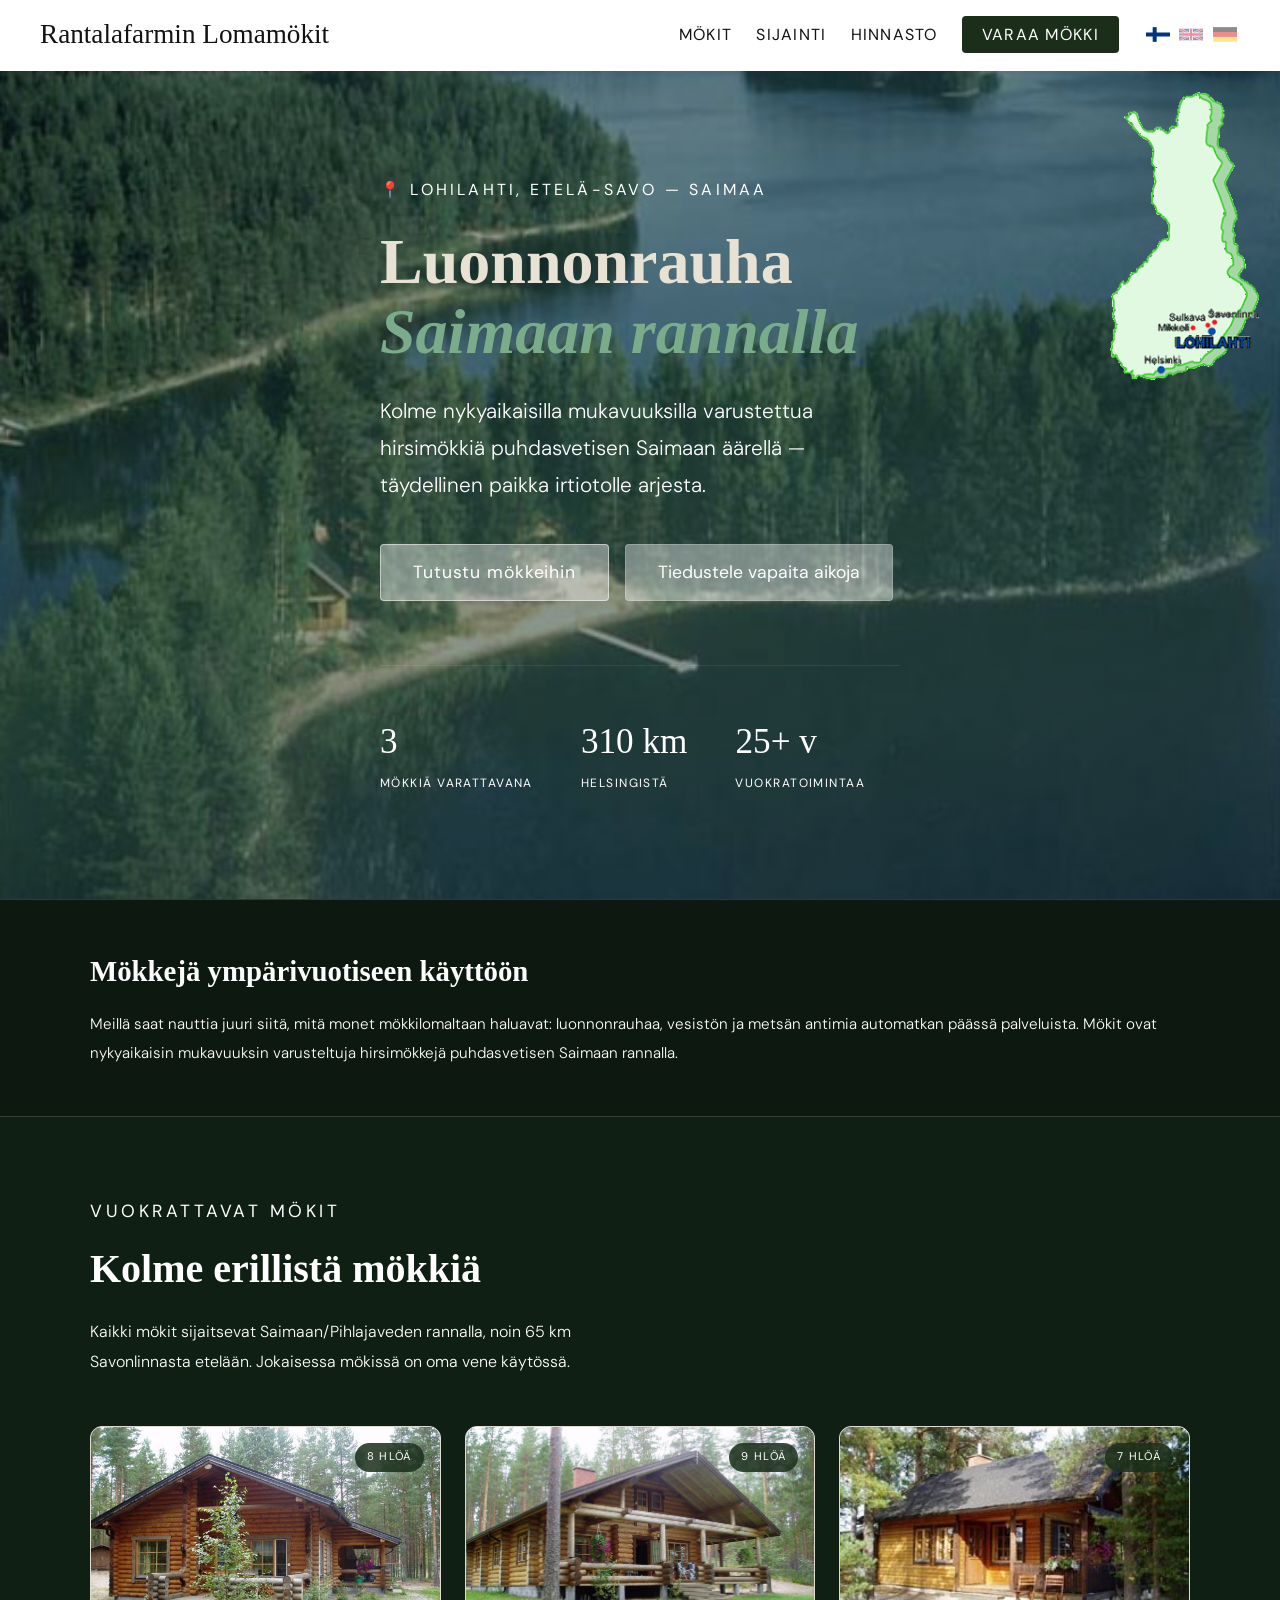
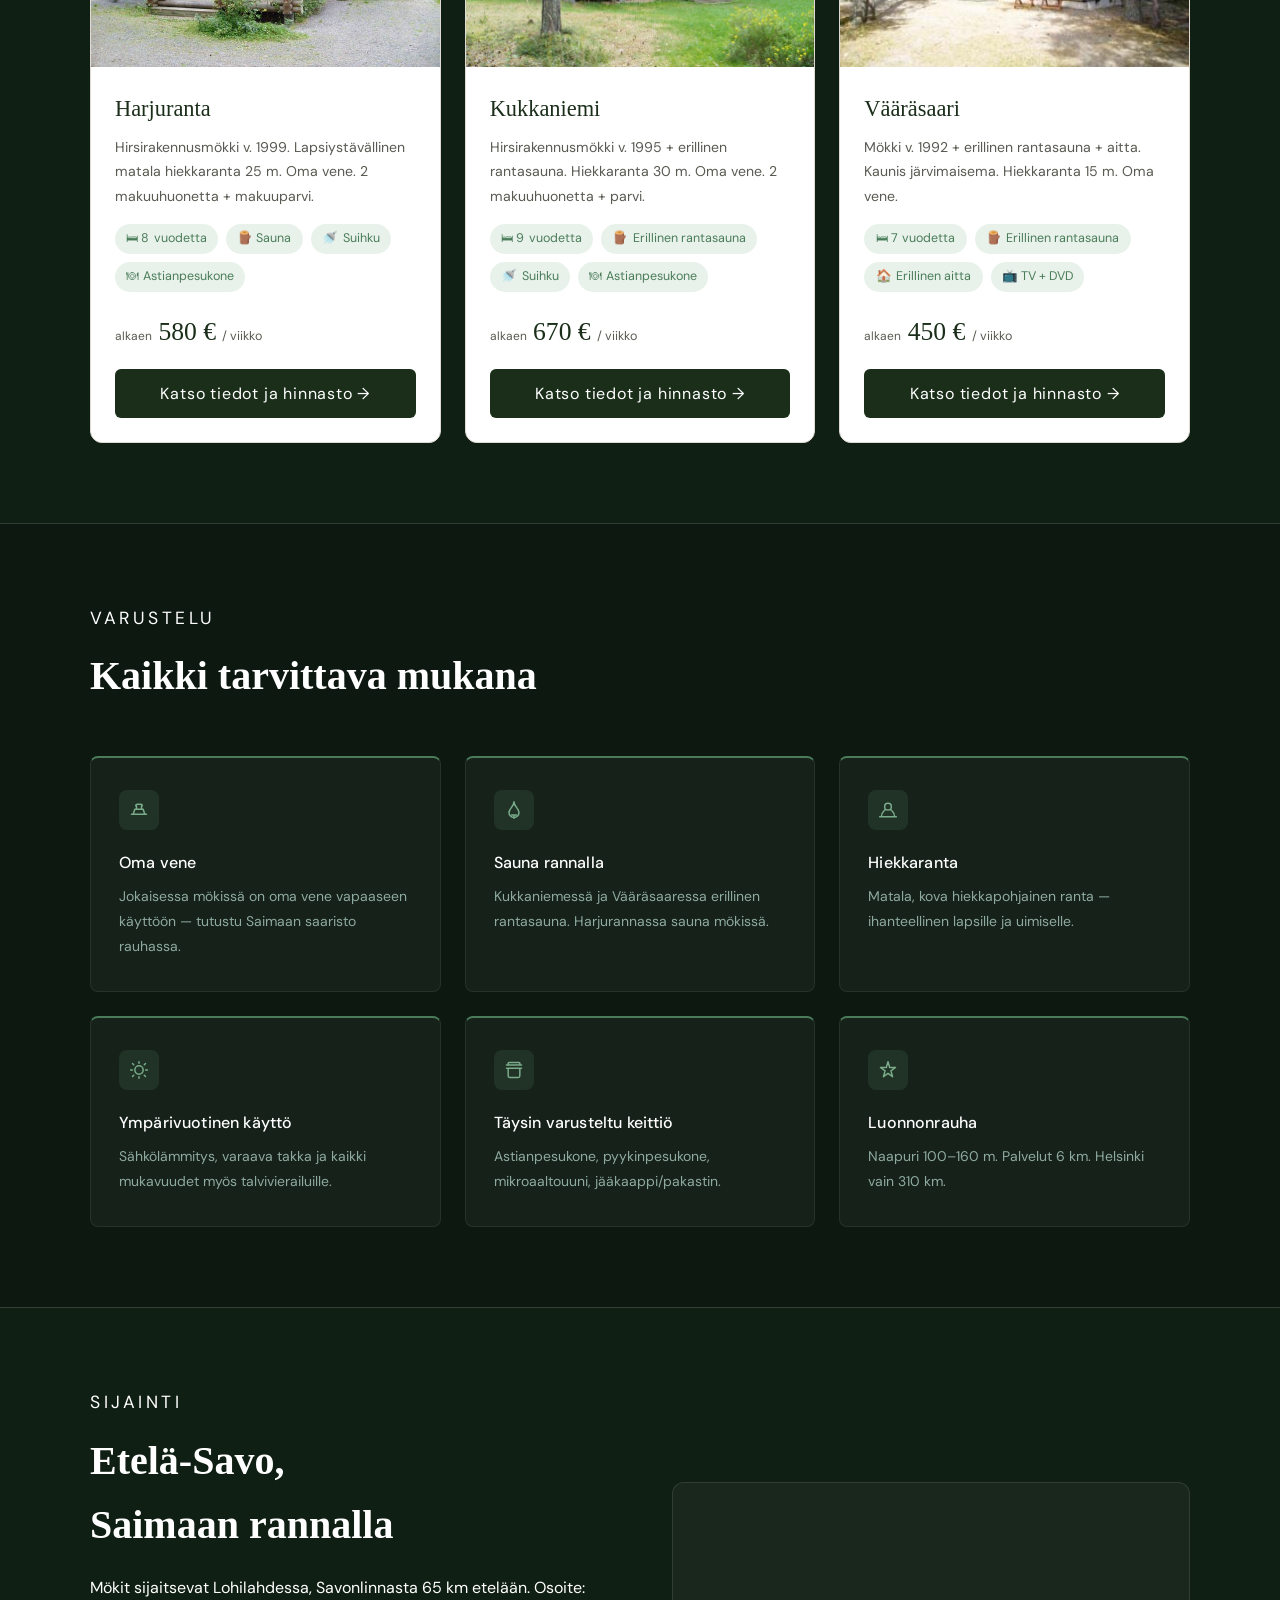
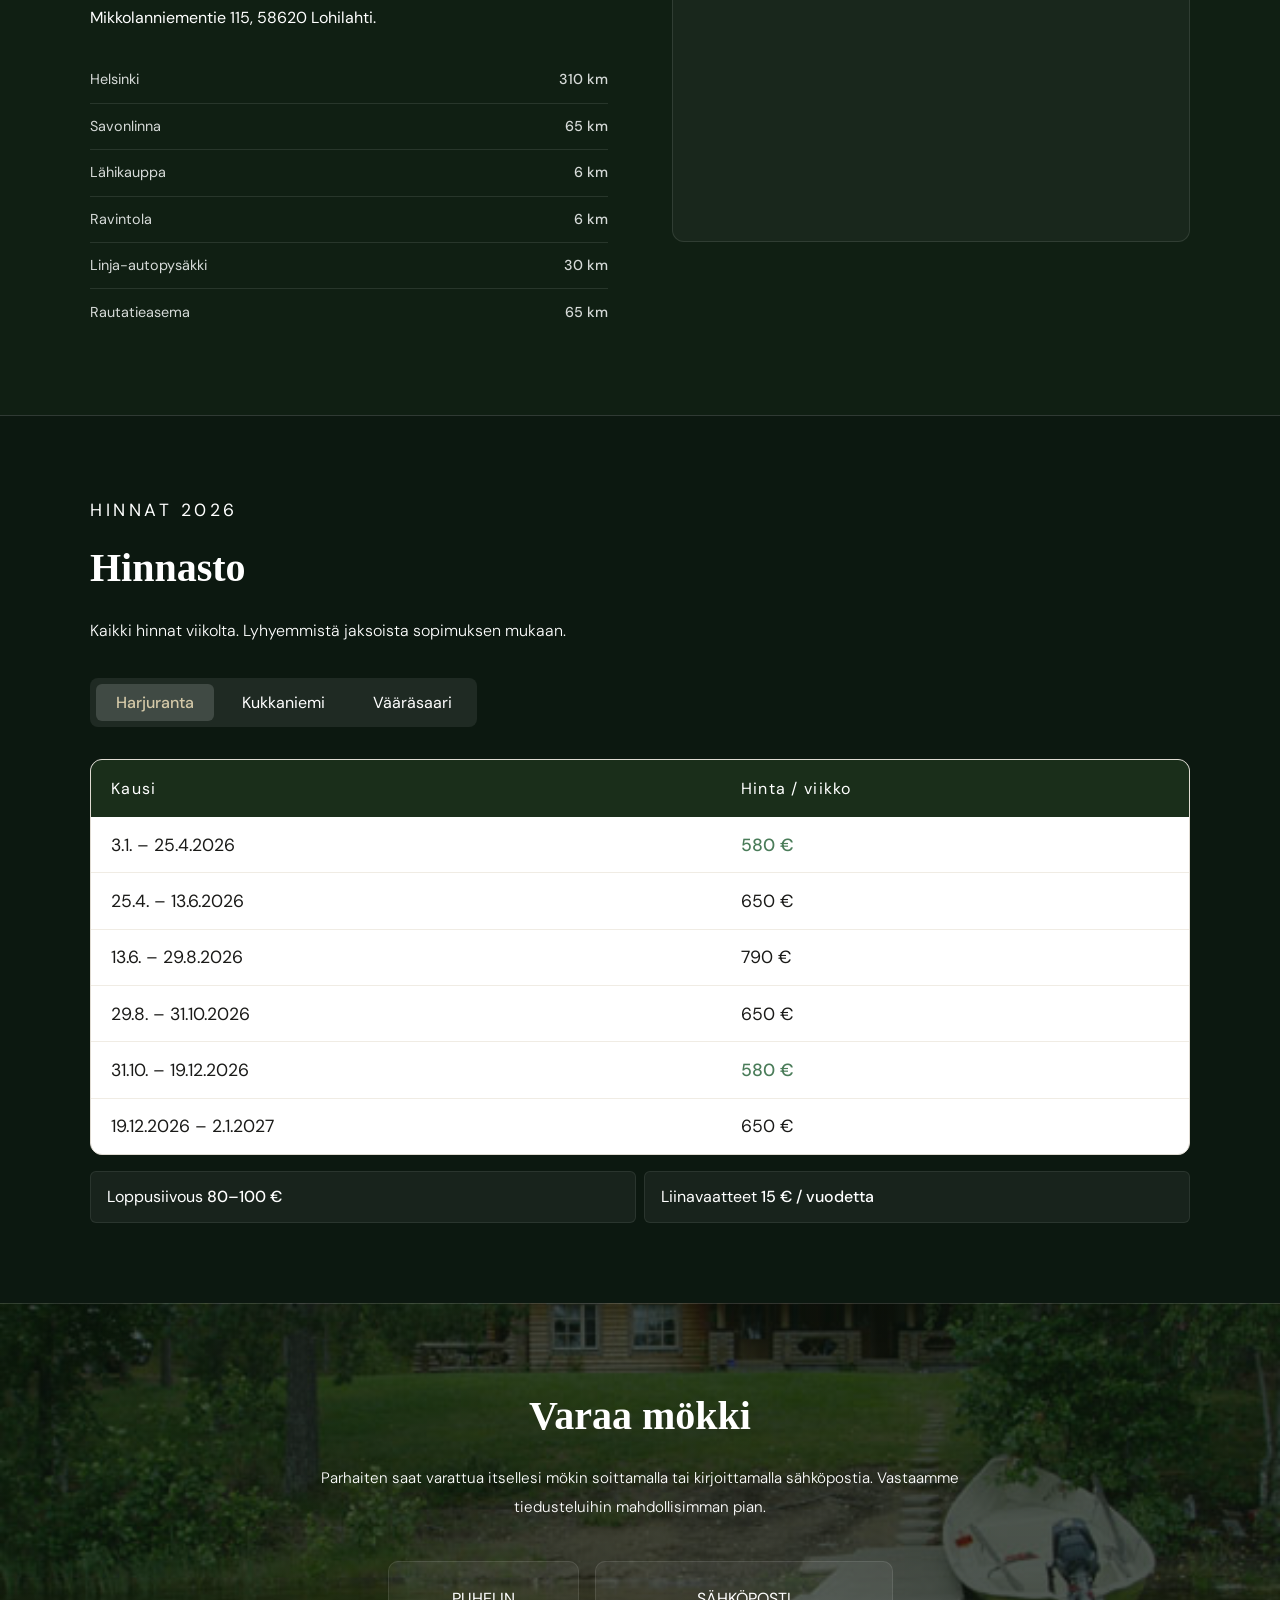
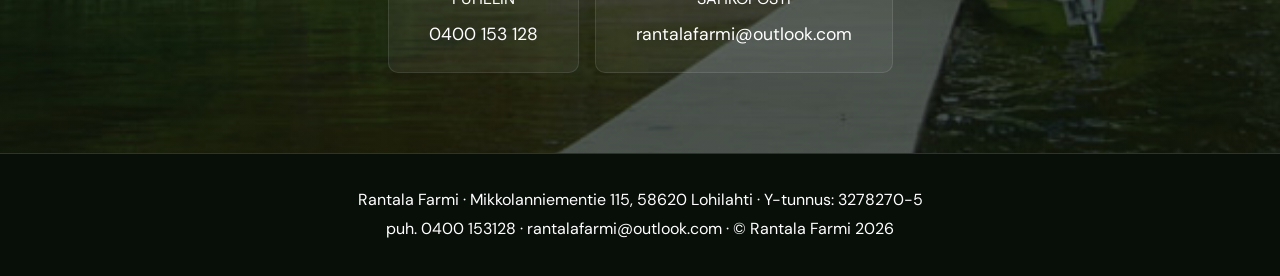
==== commit b857c62d: "Increase font size of hero description" ====
--- a/index.html
+++ b/index.html
@@ -49,7 +49,7 @@
 .hero-eyebrow{font-size:1.0rem;letter-spacing:0.2em;text-transform:uppercase;color:#ffffff;margin-bottom:1.5rem;}
 .hero-title{font-family:'nunito',serif;font-size:clamp(2.8rem,5vw,5rem);color:#e8e2d4;line-height:1.1;margin-bottom:1.5rem;}
 .hero-title em{font-style:italic;color:#7aab8a;}
-.hero-desc{font-size:1.1rem;color:#ffffff;max-width:520px;line-height:1.8;margin-bottom:2.5rem;font-weight:300;}
+.hero-desc{font-size:1.3rem;color:#ffffff;max-width:520px;line-height:1.8;margin-bottom:2.5rem;font-weight:300;}
 .hero-actions{display:flex;gap:1rem;flex-wrap:wrap;}
 .btn-primary{background:rgba(255,255,255,0.4);color:#ffffff;padding:0.85rem 2rem;border-radius:4px;font-size:1.1rem;transition:all 0.2s;display:inline-block;border:1px solid rgba(255,255,255,0.5);}
 .btn-primary:hover{border-color:rgba(255,255,255,0.4);transform:translateY(-1px);}
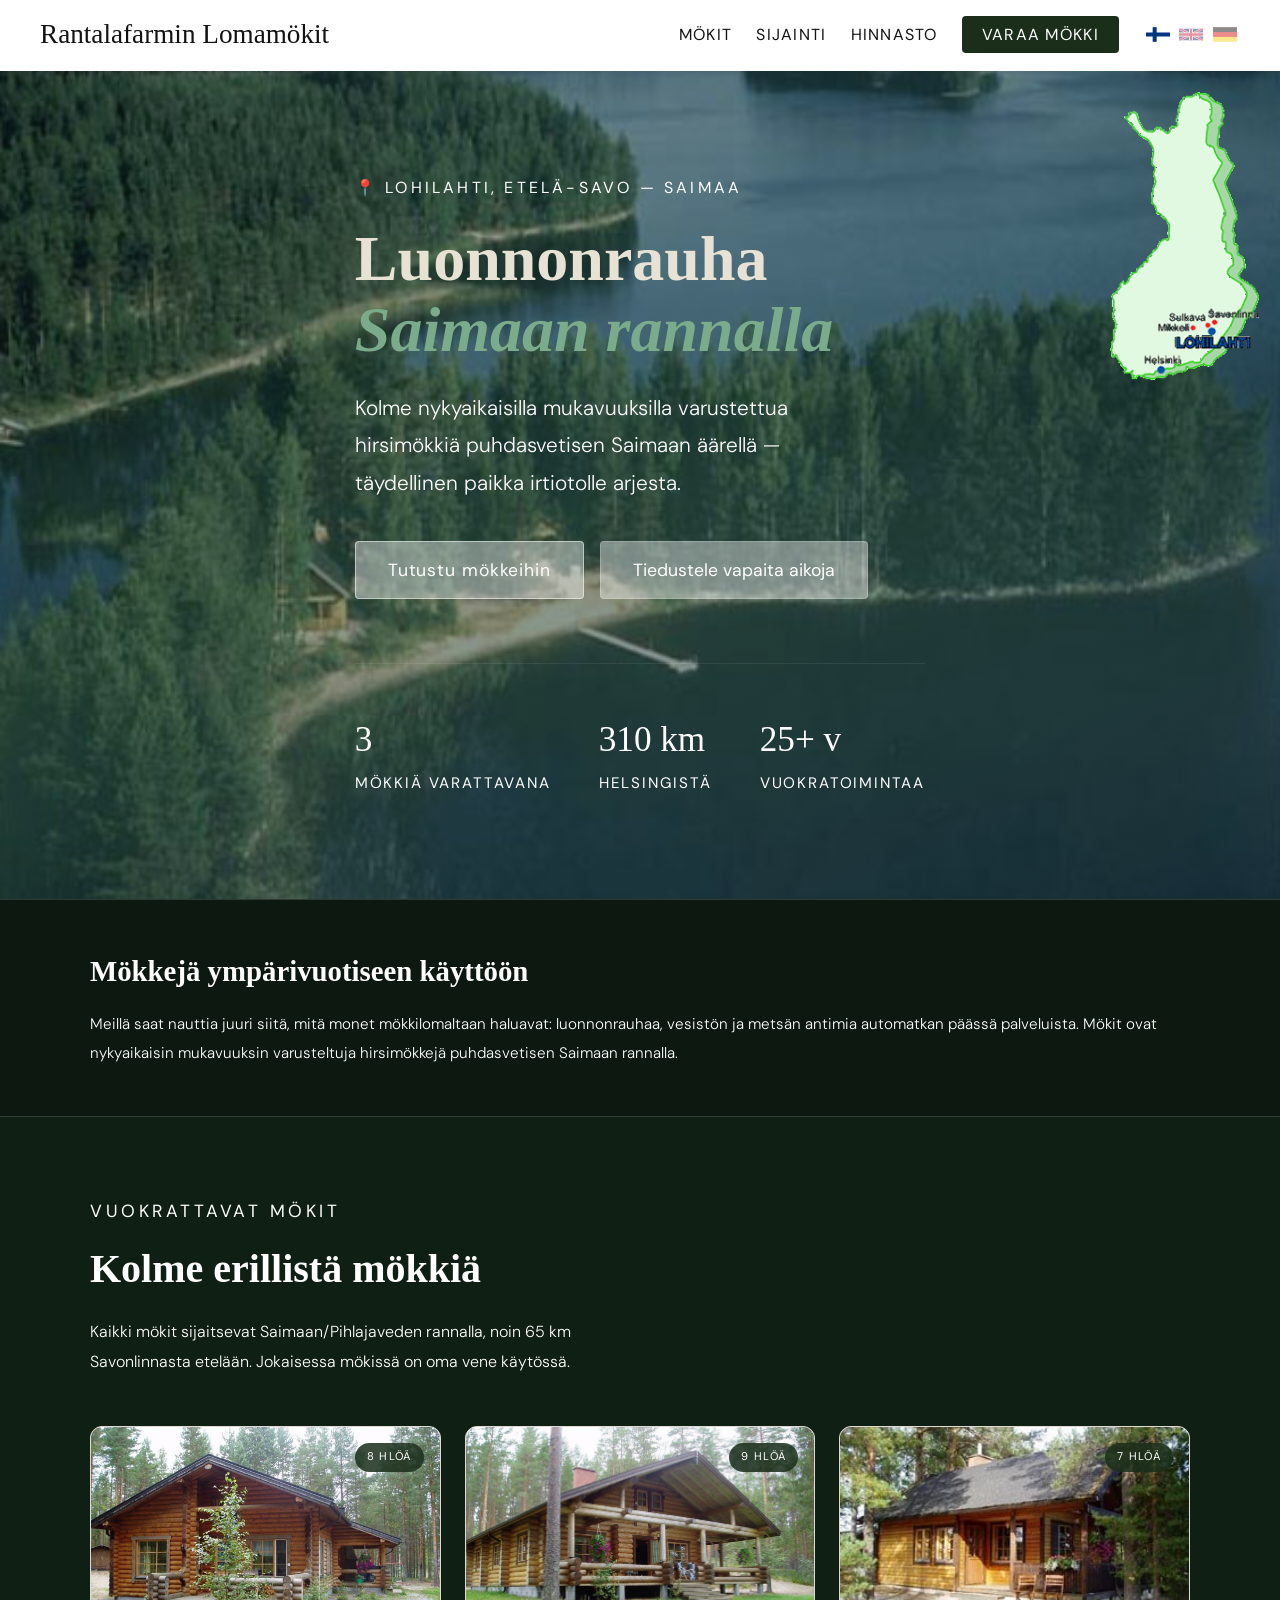
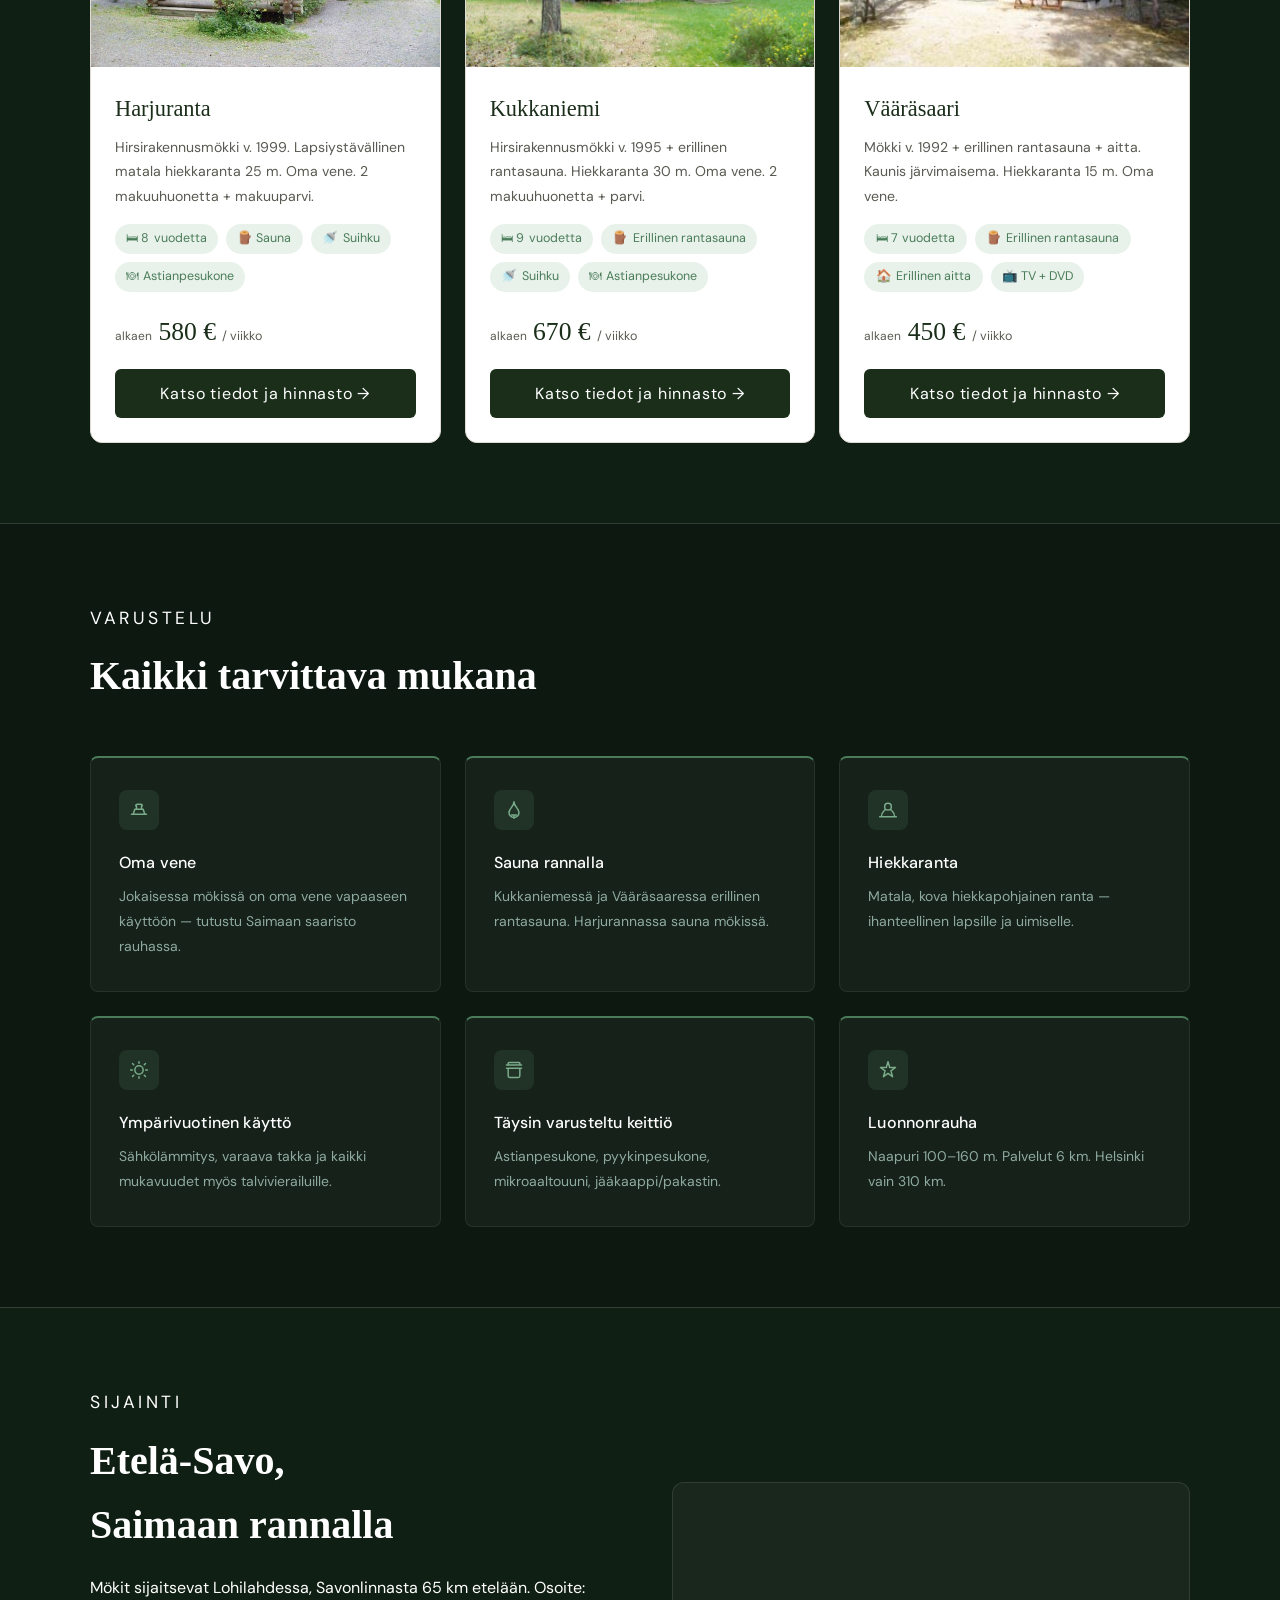
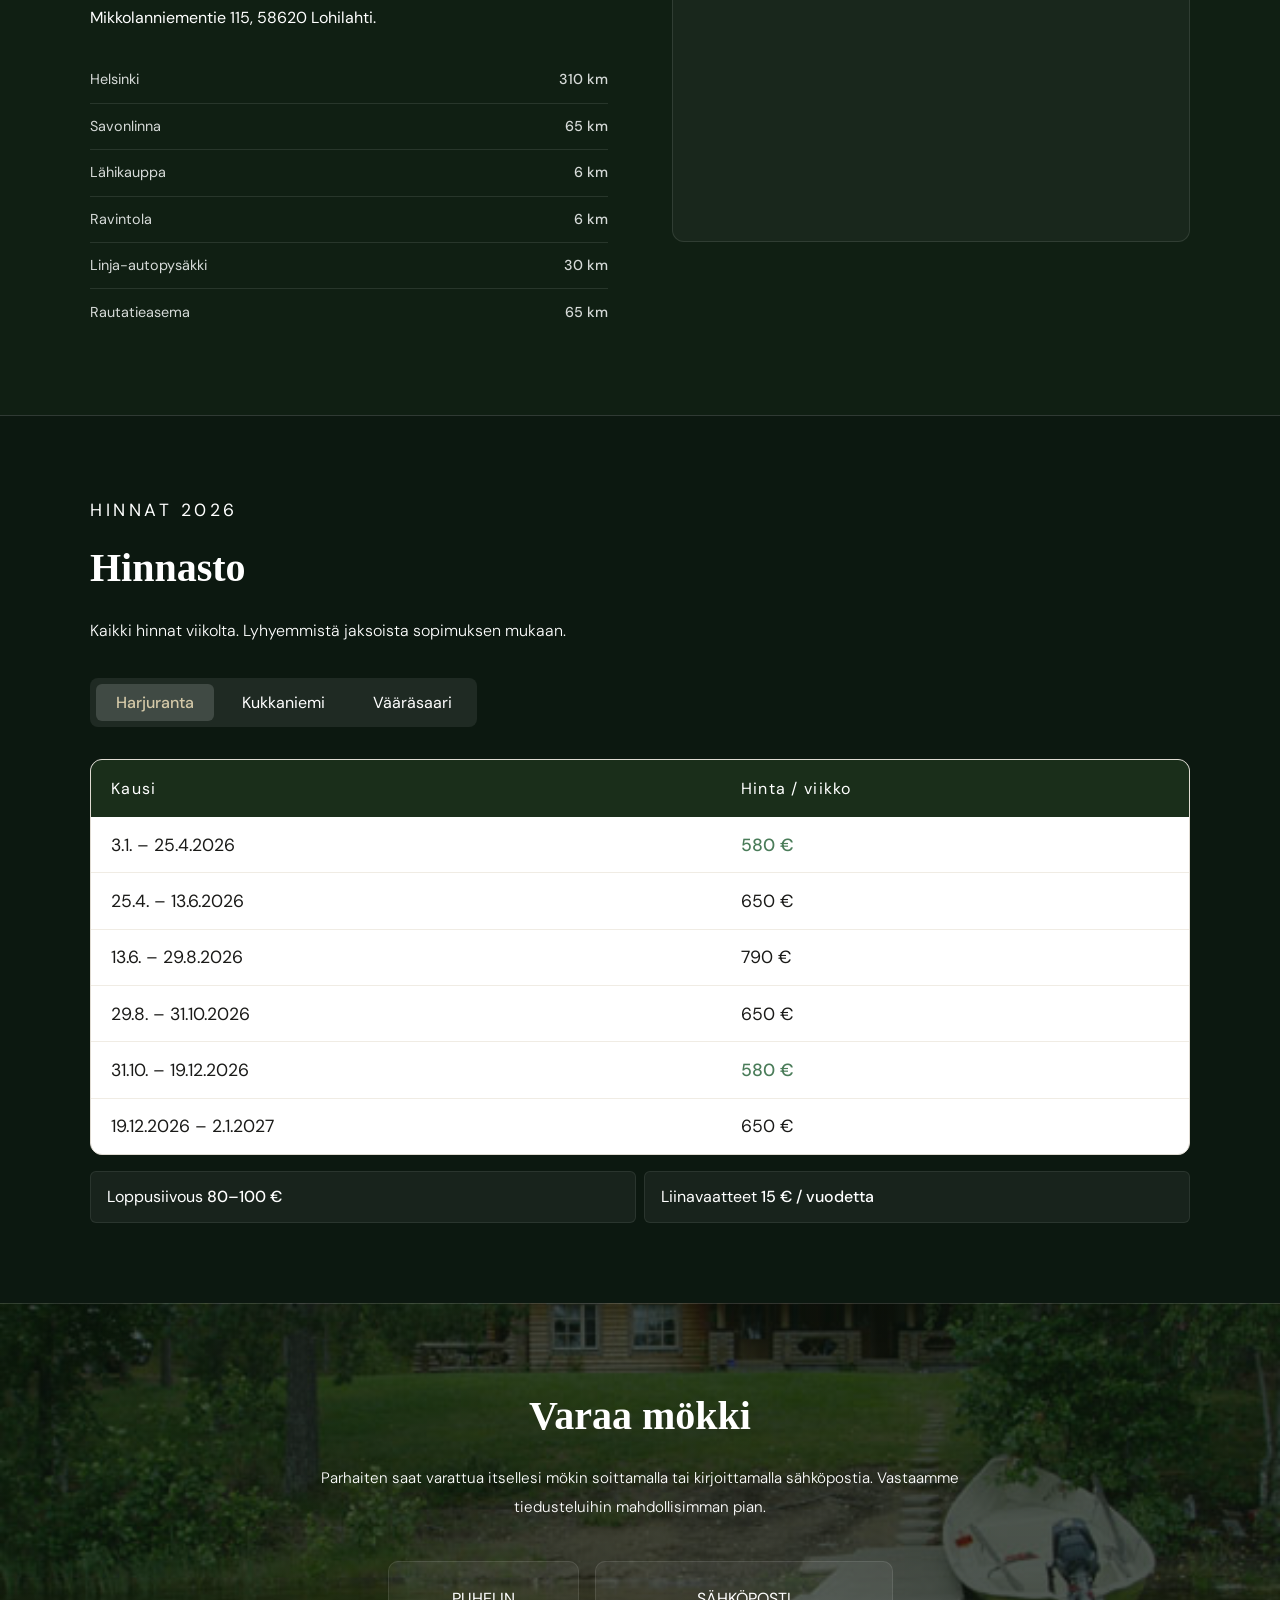
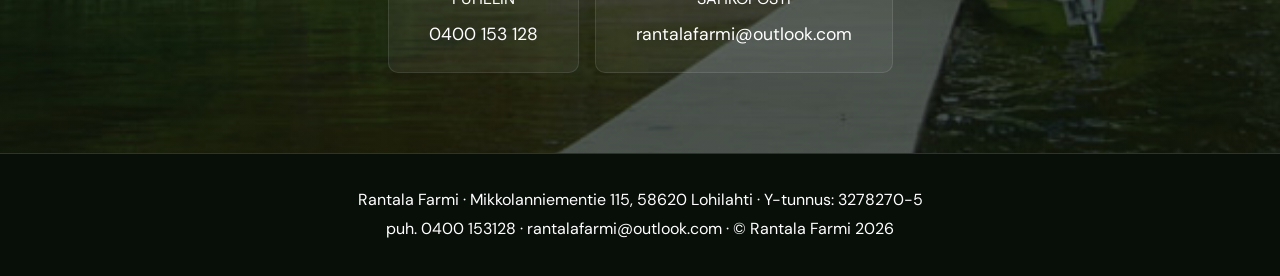
==== commit 75dc285a: "Adjust stat label font size in index.html Increase font size of stat label for better readability." ====
--- a/index.html
+++ b/index.html
@@ -57,7 +57,7 @@
 .btn-outline:hover{background:#3a6248;transform:translateY(-1px);}
 .hero-stats{display:flex;gap:3rem;margin-top:4rem;padding-top:3rem;border-top:1px solid rgba(255,255,255,0.08);}
 .stat-val{font-family:'Playfair Display',Georgia,serif;font-size:2.2rem;color:#ffffff;}
-.stat-label{font-size:0.75rem;letter-spacing:0.12em;text-transform:uppercase;color:#ffffff;margin-top:0.2rem;}
+.stat-label{font-size:0.95rem;letter-spacing:0.12em;text-transform:uppercase;color:#ffffff;margin-top:0.2rem;}
 
 .intro-band{background:#0c1810;color:#f5f0e8;padding:3rem 2rem;border-top:0.5px solid rgba(255,255,255,0.15);}
 .section{border-top:0.5px solid rgba(255,255,255,0.15);}
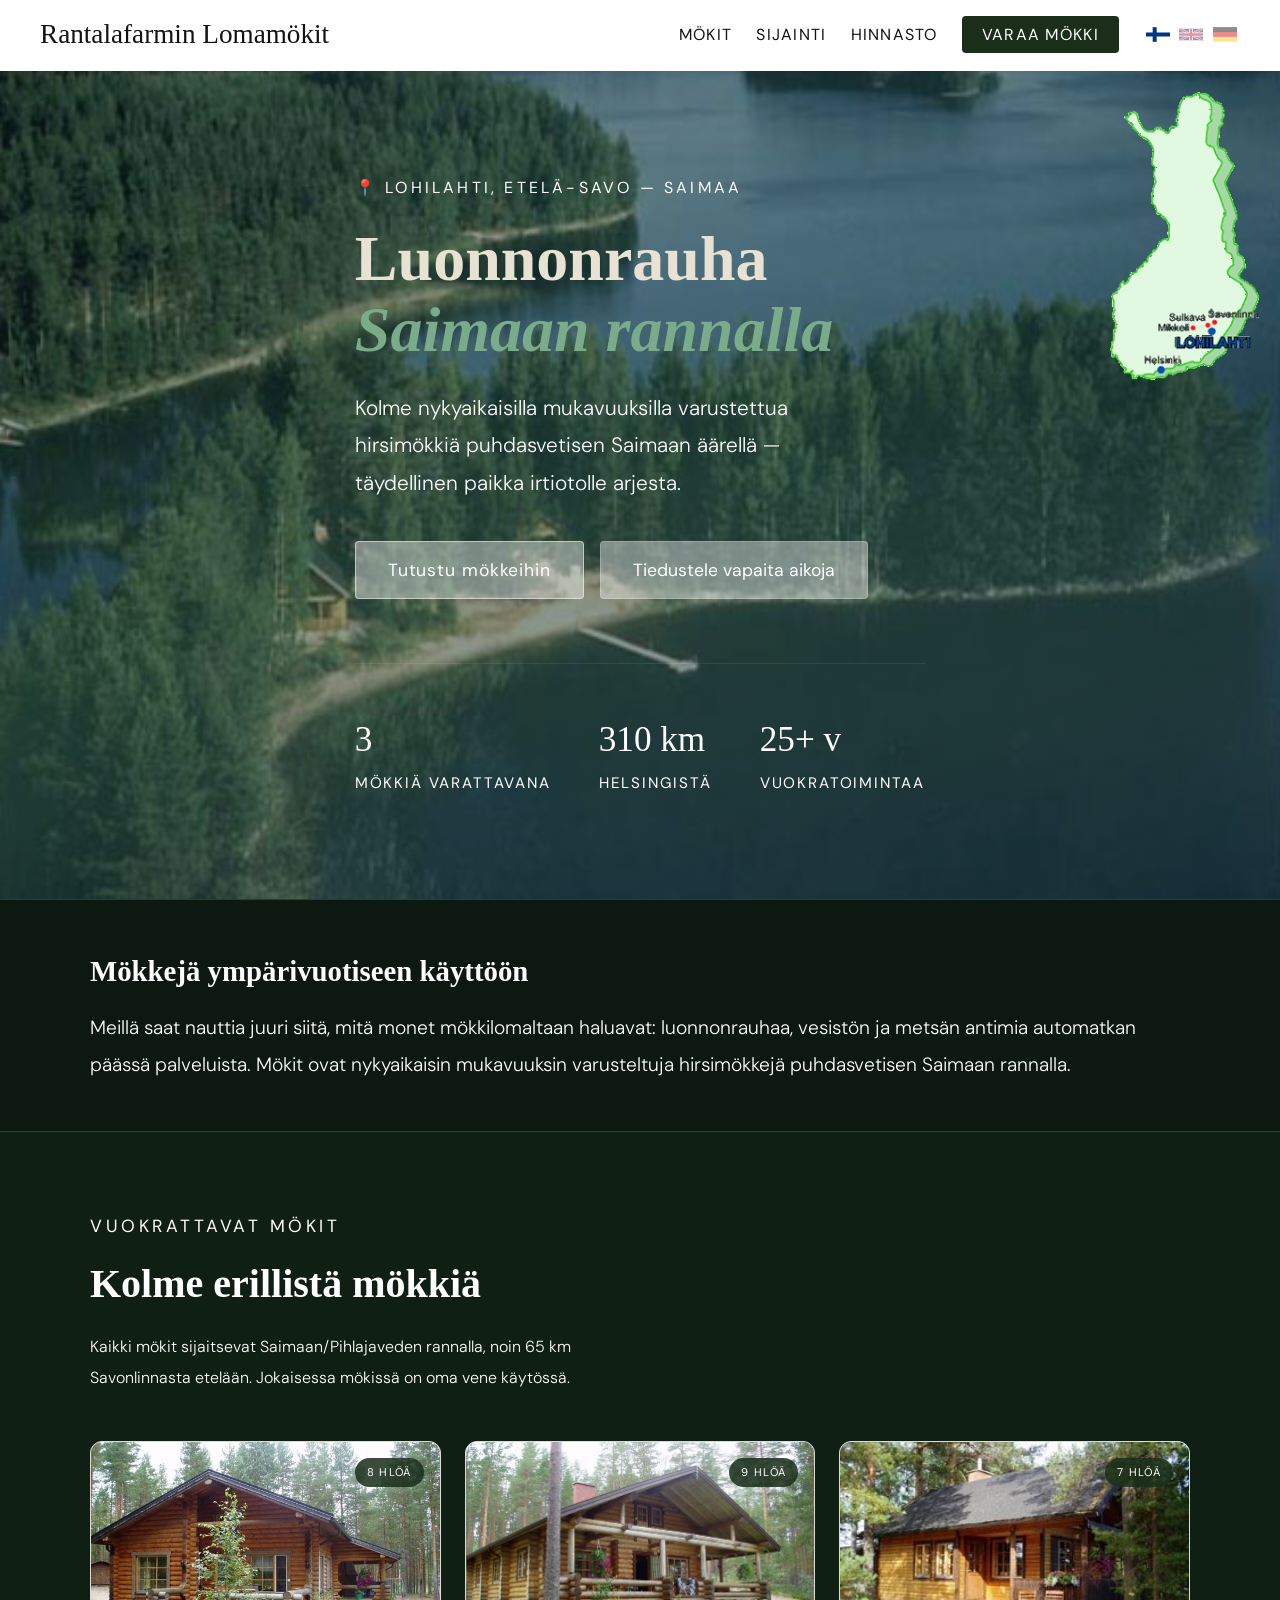
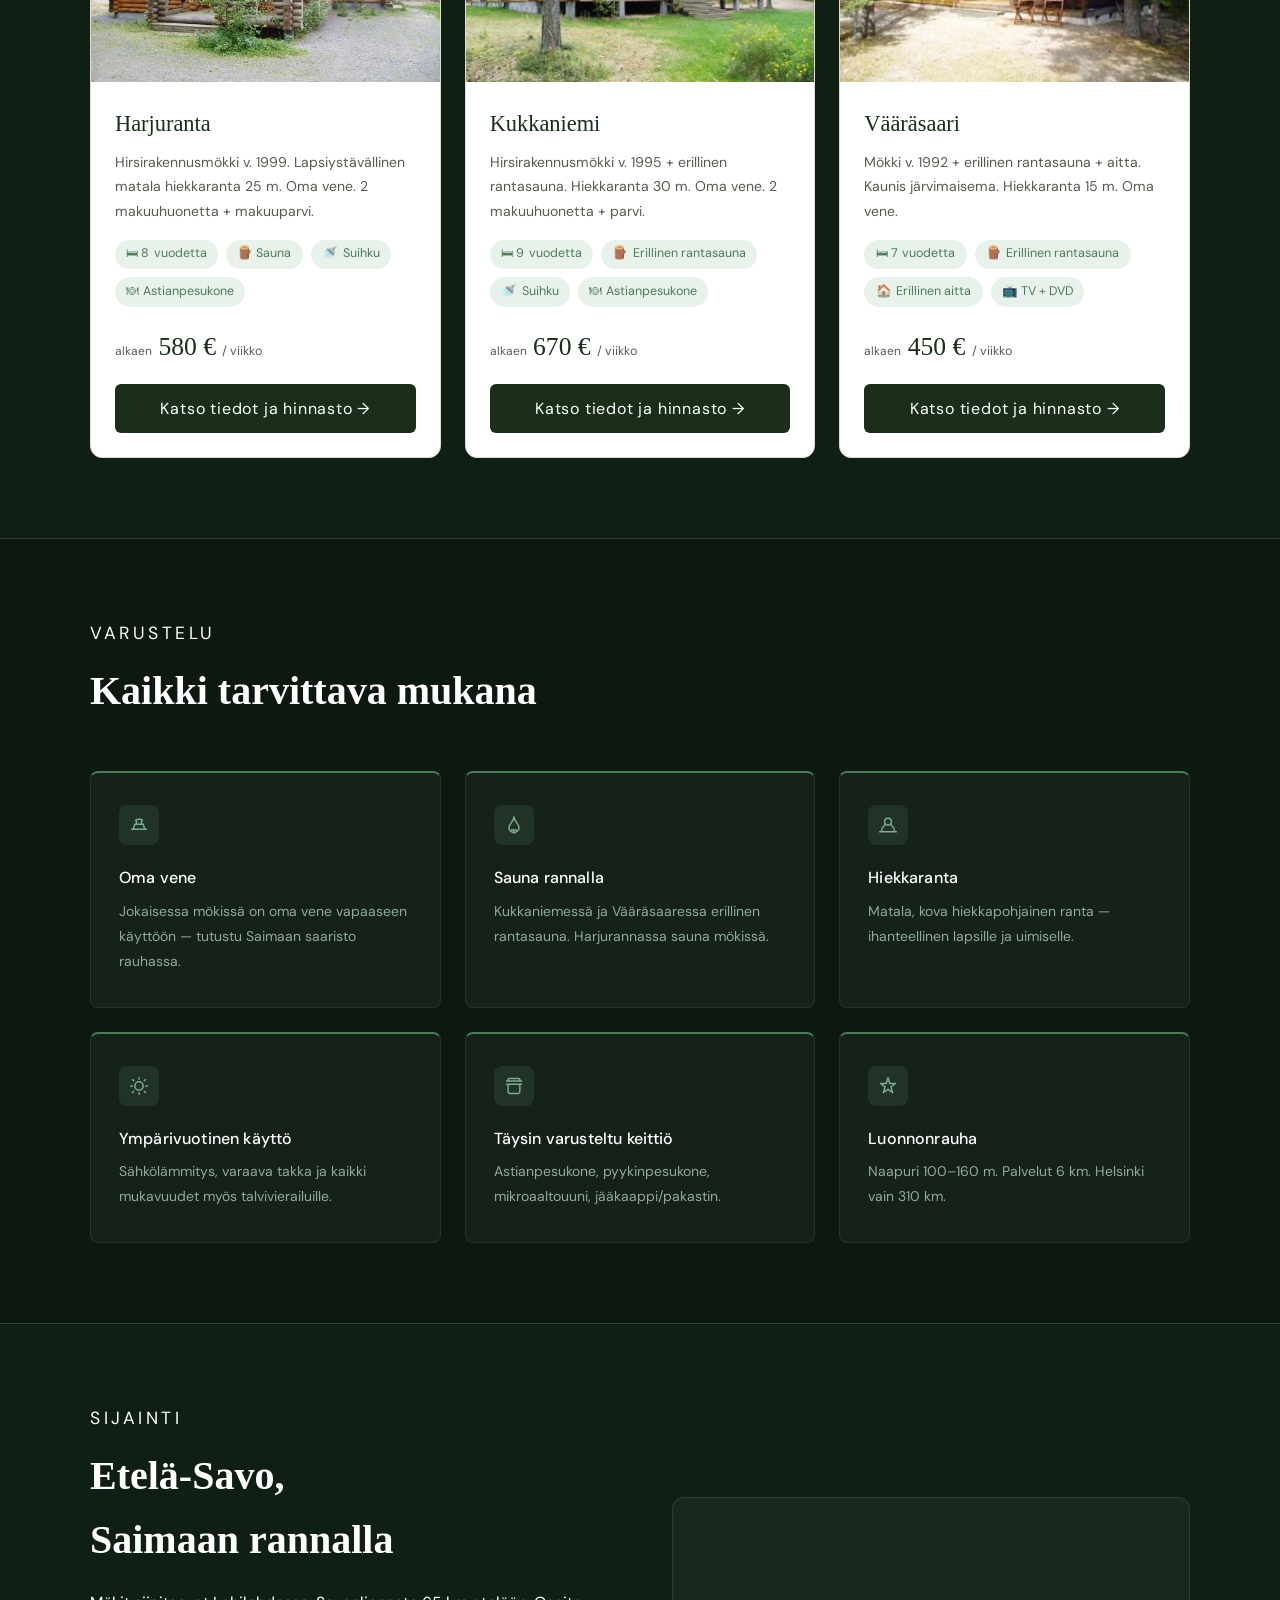
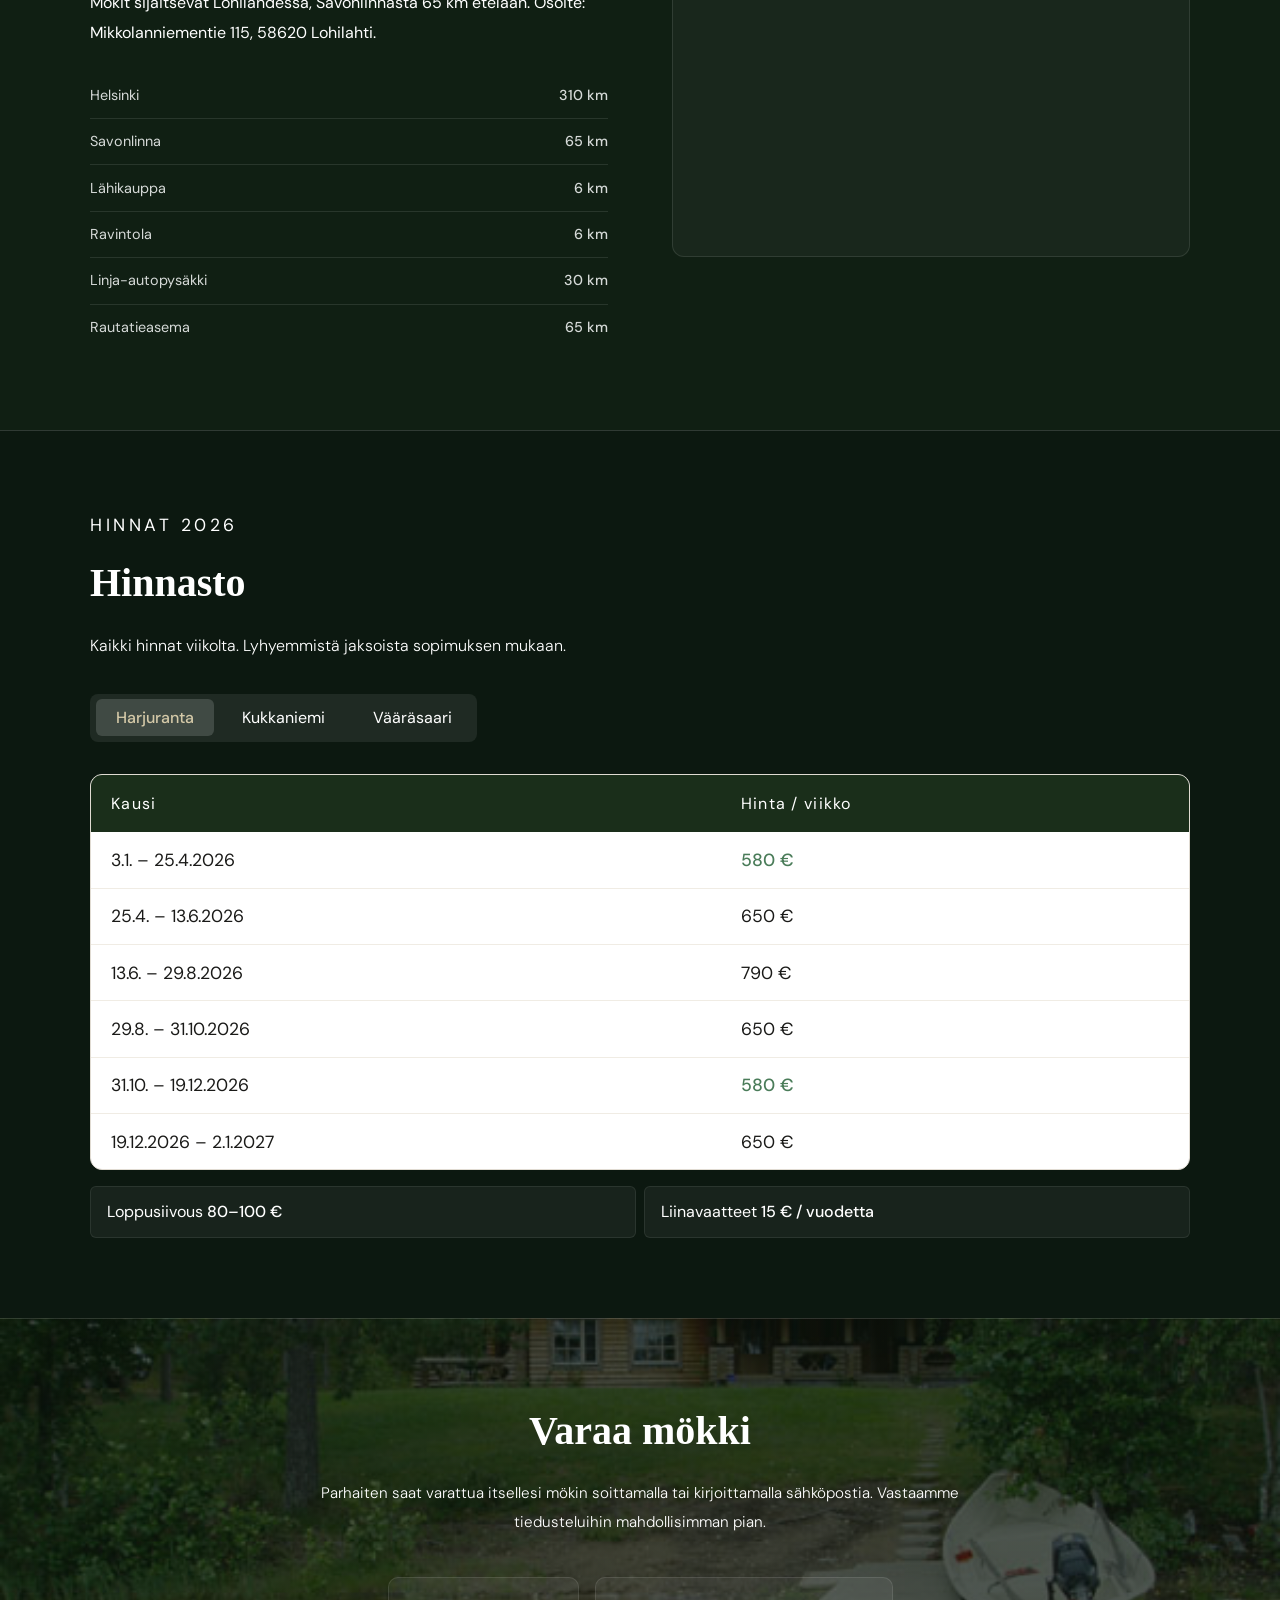
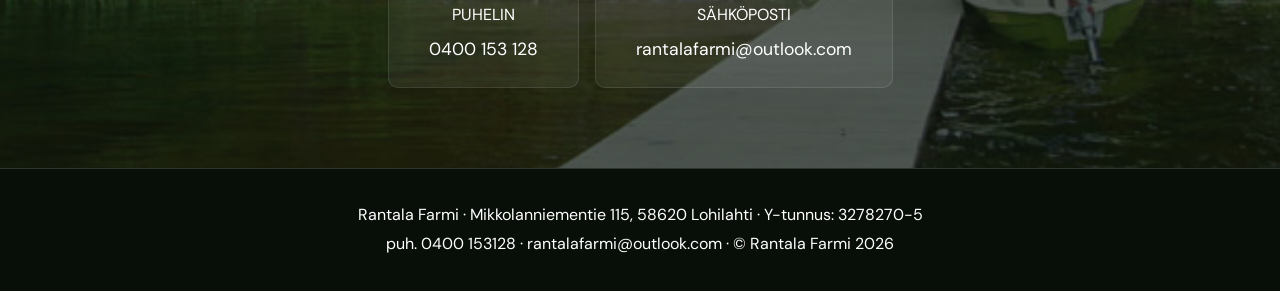
==== commit 7bddd2df: "Increase paragraph font size in intro section" ====
--- a/index.html
+++ b/index.html
@@ -69,7 +69,7 @@
 .intro-inner{max-width:1100px;margin:0 auto;display:flex;align-items:center;gap:4rem;}
 .intro-text{flex:1;}
 .intro-text h2{font-family:'Playfair Display',Georgia,serif;font-size:1.8rem;margin-bottom:1rem;color:#ffffff;}
-.intro-text p{color:#ffffff;font-weight:300;font-size:0.95rem;line-height:1.9;}
+.intro-text p{color:#ffffff;font-weight:300;font-size:1.2rem;line-height:1.9;}
 .intro-contact{background:rgba(255,255,255,0.05);border:1px solid rgba(255,255,255,0.1);border-radius:8px;padding:1.5rem 2rem;min-width:260px;}
 .intro-contact h3{font-size:0.75rem;letter-spacing:0.15em;text-transform:uppercase;color:#7aab8a;margin-bottom:1rem;}
 .contact-item{display:flex;align-items:center;gap:0.75rem;margin-bottom:0.75rem;color:#c8d4c4;font-size:0.9rem;}
